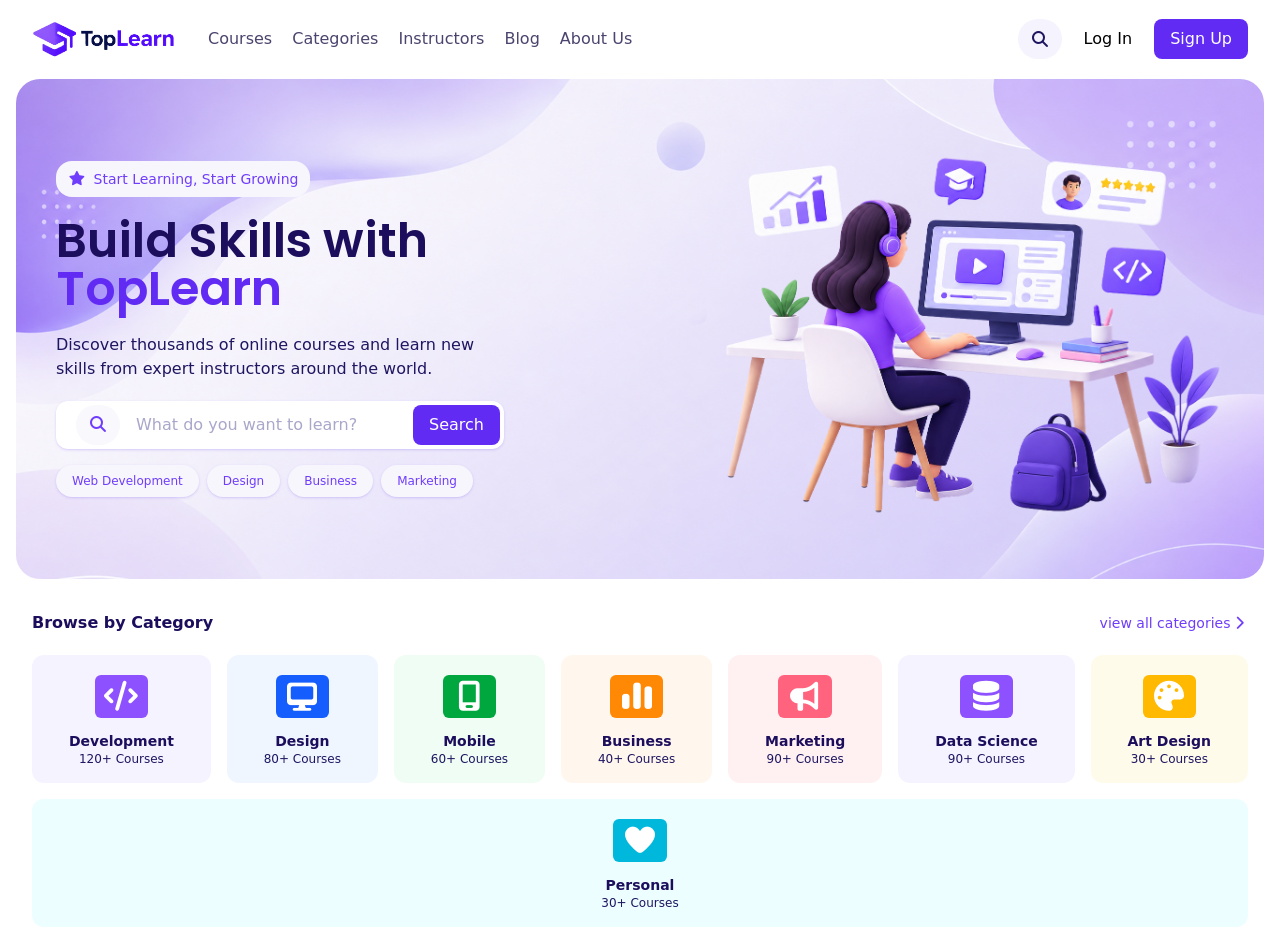
==== landing-pages/online-course-platform/index.html @ dab41c9b "feat(online-course-platform): add responsive category section" ====
<!doctype html>
<html lang="en">
  <head>
    <meta charset="UTF-8" />
    <meta name="viewport" content="width=device-width, initial-scale=1.0" />
    <title>online Course Platform</title>
    <link rel="stylesheet" href="../../styles/output.css" />
    <link rel="stylesheet" href="../../assets/font-awesome-7/css/all.min.css" />
  </head>
  <body>
    <header>
      <nav class="container-custom flex items-center justify-between">
        <div class="flex items-center justify-between gap-8">
          <img
            src="images/logo.png"
            alt="logo"
            class="w-36 h-auto cursor-pointer"
          />
          <ul
            class="capitalize hidden lg:flex gap-5 text-black-violet-custom text-base font-normal"
          >
            <li class="link"><a href="#">courses</a></li>
            <li class="link"><a href="#">categories</a></li>
            <li class="link"><a href="#">instructors</a></li>
            <li class="link"><a href="#">blog</a></li>
            <li class="link"><a href="#">about us</a></li>
          </ul>
        </div>
        <div class="capitalize text-base flex gap-1.5">
          <button
            class="bg-violet-custom-500 rounded-full py-3 px-3 hidden md:flex cursor-pointer text-violet-custom-800 hover:text-violet-custom-400"
          >
            <i class="fa fa-search"></i>
          </button>
          <a
            href="#"
            class="px-4 py-2 rounded-lg hidden lg:flex hover:text-violet-custom-400"
            >log in</a
          >
          <a href="#" class="btn-primary hidden lg:flex">sign up</a>
          <button class="py-2 px-3 text-black-violet-custom flex lg:hidden">
            <i class="fa fa-bars"></i>
          </button>
        </div>
      </nav>
      <div class="p-2 lg:p-4 w-full">
        <section
          class="bg-[url(../landing-pages/online-course-platform/images/hero-background.png)] min-h-125 bg-cover rounded-3xl px-2 lg:px-10 flex flex-col items-center lg:flex-row lg:justify-between overflow-hidden 2xl:justify-evenly"
        >
          <div
            class="pb-1 pt-4 lg:py-20 text-center lg:text-left w-full max-w-md"
          >
            <span
              class="bg-violet-custom-100 text-violet-custom-400 text-sm py-2 px-3 rounded-2xl hidden lg:inline-flex items-center justify-center gap-2"
            >
              <i class="fa fa-star"></i> Start Learning, Start Growing</span
            >
            <h1
              class="font-poppins text-violet-custom-900 text-3xl md:text-4xl lg:text-5xl font-semibold py-2.5 xl:py-5"
            >
              Build Skills with
              <span class="text-violet-custom-600">TopLearn</span>
            </h1>
            <p class="text-violet-custom-800 pb-5">
              Discover thousands of online courses and learn new skills from
              expert instructors around the world.
            </p>
            <form class="relative">
              <input
                type="text"
                placeholder="What do you want to learn?"
                class="mb-4 w-full max-w-md py-3 pl-20 pr-26 bg-white rounded-xl placeholder:text-violet-custom-200 xl:placeholder:text-base placeholder:text-sm shadow-sm shadow-violet-custom-600/15 focus:outline focus:outline-violet-custom-400/40 focus:shadow-md focus:shadow-violet-custom-600/40"
              />
              <span
                class="absolute top-1 left-5 bg-violet-custom-300 rounded-full py-2 px-3 text-violet-custom-400 text-base"
                ><i class="fa fa-search"></i
              ></span>
              <button class="absolute top-1 right-1 btn-primary">Search</button>
              <div class="hidden lg:flex flex-wrap">
                <span class="badge">Web Development</span>
                <span class="badge">Design</span>
                <span class="badge">Business</span>
                <span class="badge">Marketing</span>
              </div>
            </form>
          </div>
          <div>
            <img
              src="images/hero-5.png"
              alt=""
              class="w-full max-w-md lg:max-w-lg xl:max-w-xl 2xl:max-w-2xl h-auto"
            />
          </div>
        </section>
      </div>
    </header>
    <main class="container-custom">
      <section>
        <div class="flex justify-between items-baseline">
          <h3 class="section-title">Browse by Category</h3>
          <a class="text-violet-custom-400 text-sm cursor-pointer hidden lg:flex"
            >view all categories
            <span><i class="fa-solid fa-chevron-right"></i></span
          ></a>
        </div>
        <div class="flex flex-row flex-wrap gap-3 justify-center lg:gap-4 xl:justify-start  items-center">
          <article
            class="category-card bg-violet-50 hover:shadow-violet-200 group"
          >
            <span class="category-icon bg-violet-500"
              ><i class="fa-solid fa-code group-hover:scale-105 inline-block"></i
            ></span>
            <h5
              class="category-title text-violet-custom-900 group-hover:text-violet-custom-600"
            >
              Development
            </h5>
            <p class="text-violet-custom-800 text-xs">120+ Courses</p>
          </article>
          <article class="category-card bg-blue-50 hover:shadow-blue-200 group">
            <span class="category-icon bg-blue-600"
              ><i class="fa-solid fa-desktop group-hover:scale-105 inline-block"></i
            ></span>
            <h5
              class="category-title text-violet-custom-900 group-hover:text-blue-600"
            >
              Design
            </h5>
            <p class="text-violet-custom-800 text-xs">80+ Courses</p>
          </article>
          <article
            class="category-card bg-green-50 hover:shadow-green-200 group"
          >
            <span class="category-icon bg-green-600"
              ><i class="fa-solid fa-mobile-screen group-hover:scale-105 inline-block"></i
            ></span>
            <h5
              class="category-title text-violet-custom-900 group-hover:text-green-600"
            >
              Mobile
            </h5>
            <p class="text-violet-custom-800 text-xs">60+ Courses</p>
          </article>
          <article
            class="category-card bg-orange-50 hover:shadow-orange-200 group"
          >
            <span class="category-icon bg-orange-400"
              ><i class="fa-solid fa-chart-simple group-hover:scale-105 inline-block"></i
            ></span>
            <h5
              class="category-title text-violet-custom-900 group-hover:text-orange-400"
            >
              Business
            </h5>
            <p class="text-violet-custom-800 text-xs">40+ Courses</p>
          </article>
          <article class="category-card bg-rose-50 hover:shadow-rose-200 group">
            <span class="category-icon bg-rose-400"
              ><i class="fa-solid fa-bullhorn group-hover:scale-105 inline-block"></i
            ></span>
            <h5
              class="category-title text-violet-custom-900 group-hover:text-rose-400"
            >
              Marketing
            </h5>
            <p class="text-violet-custom-800 text-xs">90+ Courses</p>
          </article>
          <article
            class="category-card bg-violet-50 hover:shadow-violet-200 group"
          >
            <span class="category-icon bg-violet-500"
              ><i class="fa-solid fa-database group-hover:scale-105 inline-block"></i
            ></span>
            <h5
              class="category-title text-violet-custom-900 group-hover:text-violet-500"
            >
              Data Science
            </h5>
            <p class="text-violet-custom-800 text-xs">90+ Courses</p>
          </article>
          <article
            class="category-card bg-amber-50 hover:shadow-amber-200 group"
          >
            <span class="category-icon bg-amber-400"
              ><i class="fa-solid fa-palette group-hover:scale-105 inline-block"></i
            ></span>
            <h5
              class="category-title text-violet-custom-900 group-hover:text-amber-400"
            >
              Art Design
            </h5>
            <p class="text-violet-custom-800 text-xs">30+ Courses</p>
          </article>
          <article class="category-card bg-cyan-50 hover:shadow-cyan-200 group">
            <span class="category-icon bg-cyan-500"
              ><i class="fa-solid fa-heart group-hover:scale-105 inline-block"></i
            ></span>
            <h5
              class="category-title text-violet-custom-900 group-hover:text-cyan-500"
            >
              Personal
            </h5>
            <p class="text-violet-custom-800 text-xs">30+ Courses</p>
          </article>
        </div>
      </section>
    </main>
  </body>
</html>
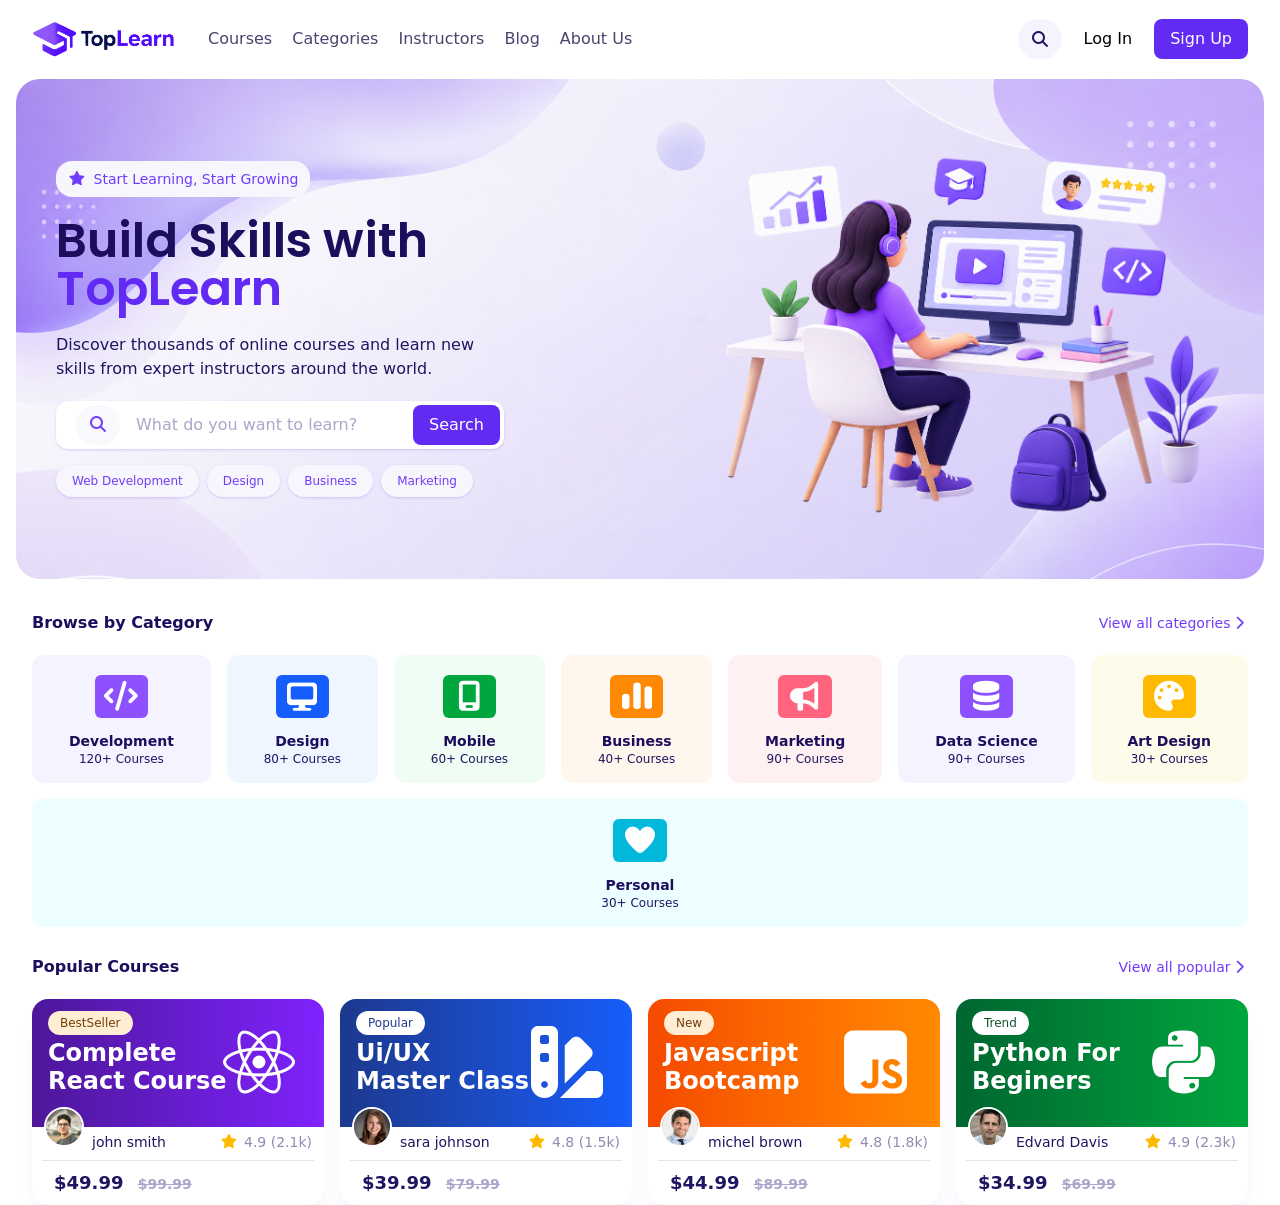
==== commit becc7d33: "feat(online-course-platform): add responsive popular courses section" ====
--- a/landing-pages/online-course-platform/index.html
+++ b/landing-pages/online-course-platform/index.html
@@ -98,17 +98,26 @@
       <section>
         <div class="flex justify-between items-baseline">
           <h3 class="section-title">Browse by Category</h3>
-          <a class="text-violet-custom-400 text-sm cursor-pointer hidden lg:flex"
-            >view all categories
-            <span><i class="fa-solid fa-chevron-right"></i></span
+          <a
+            href="#"
+            class="text-violet-custom-400 text-sm cursor-pointer hidden lg:flex transition-colors duration-300 hover:text-violet-800 group"
+            >View all categories
+            <span
+              ><i
+                class="fa-solid fa-chevron-right group-hover:translate-x-0.5"
+              ></i></span
           ></a>
         </div>
-        <div class="flex flex-row flex-wrap gap-3 justify-center lg:gap-4 xl:justify-start  items-center">
+        <div
+          class="flex flex-row flex-wrap gap-3 justify-center lg:gap-4 xl:justify-start items-center"
+        >
           <article
             class="category-card bg-violet-50 hover:shadow-violet-200 group"
           >
             <span class="category-icon bg-violet-500"
-              ><i class="fa-solid fa-code group-hover:scale-105 inline-block"></i
+              ><i
+                class="fa-solid fa-code group-hover:scale-105 inline-block"
+              ></i
             ></span>
             <h5
               class="category-title text-violet-custom-900 group-hover:text-violet-custom-600"
@@ -119,7 +128,9 @@
           </article>
           <article class="category-card bg-blue-50 hover:shadow-blue-200 group">
             <span class="category-icon bg-blue-600"
-              ><i class="fa-solid fa-desktop group-hover:scale-105 inline-block"></i
+              ><i
+                class="fa-solid fa-desktop group-hover:scale-105 inline-block"
+              ></i
             ></span>
             <h5
               class="category-title text-violet-custom-900 group-hover:text-blue-600"
@@ -132,7 +143,9 @@
             class="category-card bg-green-50 hover:shadow-green-200 group"
           >
             <span class="category-icon bg-green-600"
-              ><i class="fa-solid fa-mobile-screen group-hover:scale-105 inline-block"></i
+              ><i
+                class="fa-solid fa-mobile-screen group-hover:scale-105 inline-block"
+              ></i
             ></span>
             <h5
               class="category-title text-violet-custom-900 group-hover:text-green-600"
@@ -145,7 +158,9 @@
             class="category-card bg-orange-50 hover:shadow-orange-200 group"
           >
             <span class="category-icon bg-orange-400"
-              ><i class="fa-solid fa-chart-simple group-hover:scale-105 inline-block"></i
+              ><i
+                class="fa-solid fa-chart-simple group-hover:scale-105 inline-block"
+              ></i
             ></span>
             <h5
               class="category-title text-violet-custom-900 group-hover:text-orange-400"
@@ -156,7 +171,9 @@
           </article>
           <article class="category-card bg-rose-50 hover:shadow-rose-200 group">
             <span class="category-icon bg-rose-400"
-              ><i class="fa-solid fa-bullhorn group-hover:scale-105 inline-block"></i
+              ><i
+                class="fa-solid fa-bullhorn group-hover:scale-105 inline-block"
+              ></i
             ></span>
             <h5
               class="category-title text-violet-custom-900 group-hover:text-rose-400"
@@ -169,7 +186,9 @@
             class="category-card bg-violet-50 hover:shadow-violet-200 group"
           >
             <span class="category-icon bg-violet-500"
-              ><i class="fa-solid fa-database group-hover:scale-105 inline-block"></i
+              ><i
+                class="fa-solid fa-database group-hover:scale-105 inline-block"
+              ></i
             ></span>
             <h5
               class="category-title text-violet-custom-900 group-hover:text-violet-500"
@@ -182,7 +201,9 @@
             class="category-card bg-amber-50 hover:shadow-amber-200 group"
           >
             <span class="category-icon bg-amber-400"
-              ><i class="fa-solid fa-palette group-hover:scale-105 inline-block"></i
+              ><i
+                class="fa-solid fa-palette group-hover:scale-105 inline-block"
+              ></i
             ></span>
             <h5
               class="category-title text-violet-custom-900 group-hover:text-amber-400"
@@ -193,7 +214,9 @@
           </article>
           <article class="category-card bg-cyan-50 hover:shadow-cyan-200 group">
             <span class="category-icon bg-cyan-500"
-              ><i class="fa-solid fa-heart group-hover:scale-105 inline-block"></i
+              ><i
+                class="fa-solid fa-heart group-hover:scale-105 inline-block"
+              ></i
             ></span>
             <h5
               class="category-title text-violet-custom-900 group-hover:text-cyan-500"
@@ -201,6 +224,135 @@
               Personal
             </h5>
             <p class="text-violet-custom-800 text-xs">30+ Courses</p>
+          </article>
+        </div>
+      </section>
+      <section>
+        <div class="flex justify-between items-baseline">
+          <h3 class="section-title pt-7">Popular Courses</h3>
+          <a
+            href="#"
+            class="text-violet-custom-400 text-sm cursor-pointer hidden lg:flex transition-colors duration-300 hover:text-violet-800 group"
+            >View all popular
+            <span
+              ><i
+                class="fa-solid fa-chevron-right group-hover:translate-x-0.5"
+              ></i></span
+          ></a>
+        </div>
+
+        <div
+          class="flex flex-col md:flex-row flex-wrap gap-4 justify-center items-center xl:justify-start"
+        >
+          <article class="card-popular group">
+            <div class="card-popular-lesson from-violet-900 to-violet-600">
+              <span class="text-7xl text-white"
+                ><i class="fa-brands fa-react popular-icon"></i
+              ></span>
+            </div>
+            <span class="badge-course bg-orange-100 text-yellow-900"
+              >BestSeller</span
+            >
+            <p class="popular-lesson-title">Complete <br />react course</p>
+            <div class="popular-detail">
+              <div class="flex items-baseline gap-2">
+                <img
+                  src="images/teacher-1.jpeg"
+                  alt="john smith"
+                  class="teacher-pic"
+                />
+                <p>john smith</p>
+              </div>
+              <p class="text-violet-custom-800/50">
+                <i class="fa-solid fa-star text-amber-400 mr-0.5"></i> 4.9
+                (2.1k)
+              </p>
+            </div>
+            <p class="course-price">
+              $49.99
+              <span class="course-first-price">$99.99</span>
+            </p>
+          </article>
+          <article class="card-popular group">
+            <div class="card-popular-lesson from-blue-900 to-blue-600">
+              <span class="text-7xl text-white"
+                ><i class="fa-solid fa-swatchbook popular-icon"></i
+              ></span>
+            </div>
+            <span class="badge-course bg-white text-blue-900">Popular</span>
+            <p class="popular-lesson-title">Ui/UX <br />Master Class</p>
+            <div class="popular-detail">
+              <div class="flex items-baseline gap-2">
+                <img
+                  src="images/teacher-2.jpeg"
+                  alt="sara johnson"
+                  class="teacher-pic"
+                />
+                <p>sara johnson</p>
+              </div>
+              <p class="text-violet-custom-800/50">
+                <i class="fa-solid fa-star text-amber-400 mr-0.5"></i> 4.8
+                (1.5k)
+              </p>
+            </div>
+            <p class="course-price">
+              $39.99
+              <span class="course-first-price">$79.99</span>
+            </p>
+          </article>
+          <article class="card-popular group">
+            <div class="card-popular-lesson from-orange-600 to-orange-400">
+              <span class="text-7xl text-white"
+                ><i class="fa-brands fa-js-square popular-icon"></i
+              ></span>
+            </div>
+            <span class="badge-course bg-orange-100 text-yellow-900">New</span>
+            <p class="popular-lesson-title">javascript <br />bootcamp</p>
+            <div class="popular-detail">
+              <div class="flex items-baseline gap-2">
+                <img
+                  src="images/teacher-3.jpeg"
+                  alt="michel brown"
+                  class="teacher-pic"
+                />
+                <p>michel brown</p>
+              </div>
+              <p class="text-violet-custom-800/50">
+                <i class="fa-solid fa-star text-amber-400 mr-0.5"></i> 4.8
+                (1.8k)
+              </p>
+            </div>
+            <p class="course-price">
+              $44.99
+              <span class="course-first-price">$89.99</span>
+            </p>
+          </article>
+          <article class="card-popular group">
+            <div class="card-popular-lesson from-green-800 to-green-600">
+              <span class="text-7xl text-white"
+                ><i class="fa-brands fa-python popular-icon"></i
+              ></span>
+            </div>
+            <span class="badge-course bg-white text-green-900">Trend</span>
+            <p class="popular-lesson-title">python for <br />beginers</p>
+            <div class="popular-detail">
+              <div class="flex items-baseline gap-2">
+                <img
+                  src="images/teacher-4.jpeg"
+                  alt="Edvard Davis"
+                  class="teacher-pic"
+                />
+                <p>Edvard Davis</p>
+              </div>
+              <p class="text-violet-custom-800/50">
+                <i class="fa-solid fa-star text-amber-400 mr-0.5"></i> 4.9
+                (2.3k)
+              </p>
+            </div>
+            <p class="course-price">
+              $34.99
+              <span class="course-first-price">$69.99</span>
+            </p>
           </article>
         </div>
       </section>
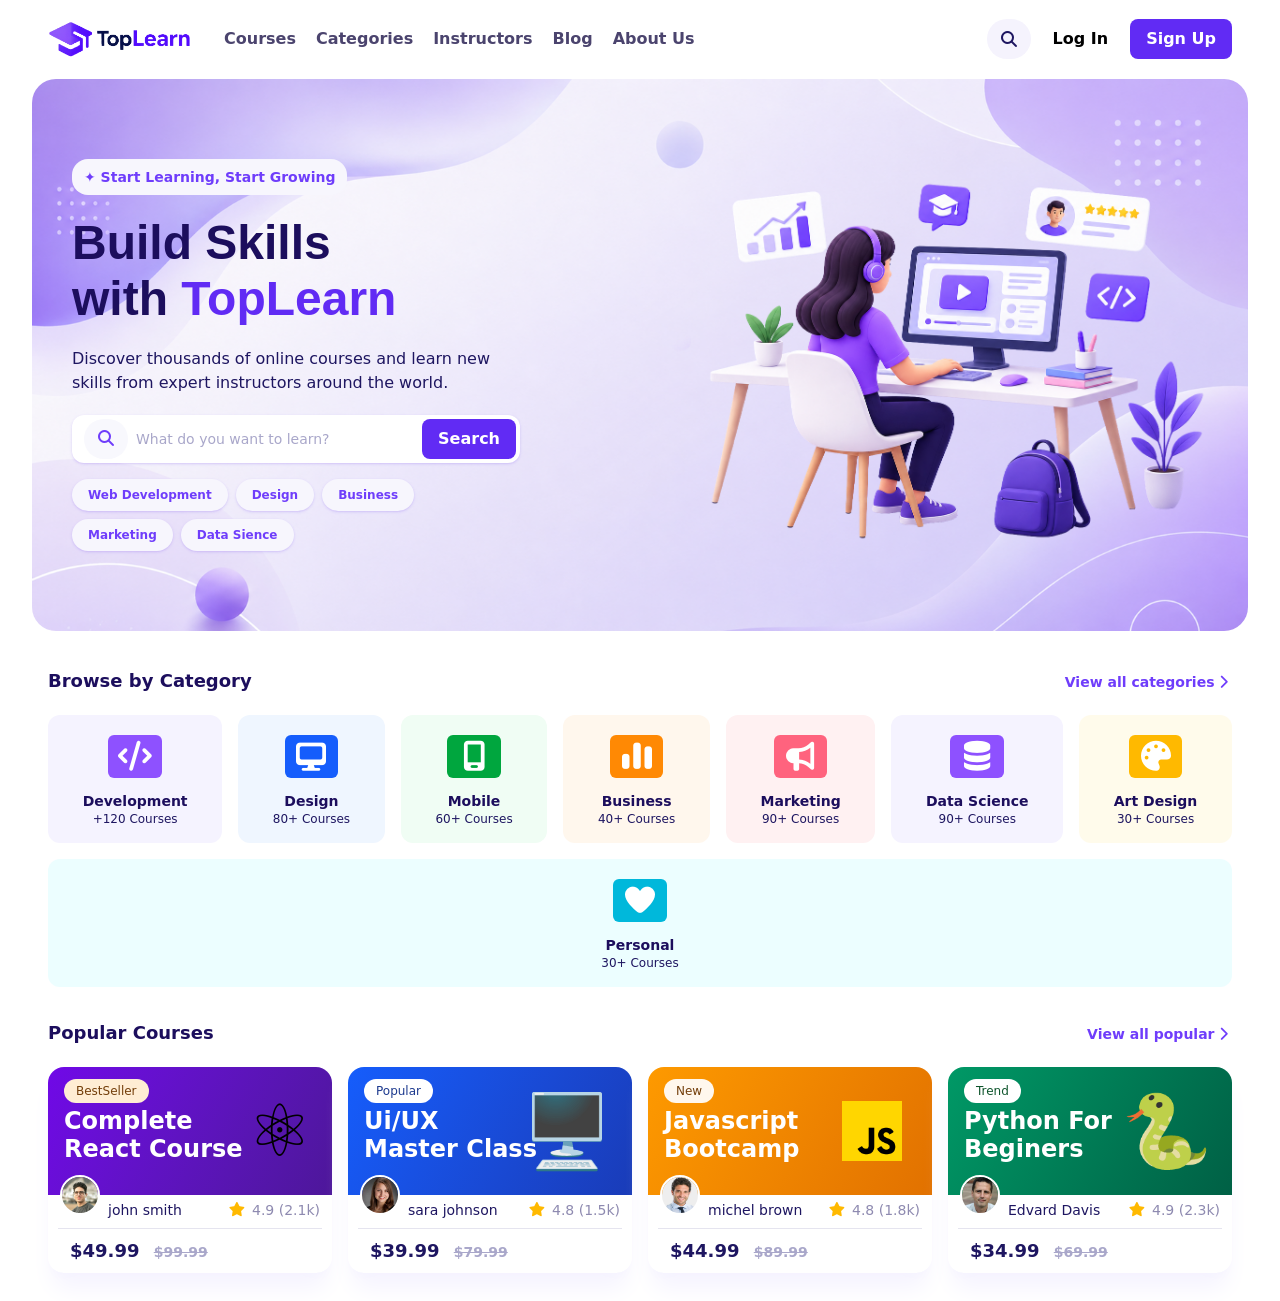
==== commit 47aa0c87: "refactor(online-course-platform): improve styles and update page" ====
--- a/landing-pages/online-course-platform/index.html
+++ b/landing-pages/online-course-platform/index.html
@@ -7,7 +7,7 @@
     <link rel="stylesheet" href="../../styles/output.css" />
     <link rel="stylesheet" href="../../assets/font-awesome-7/css/all.min.css" />
   </head>
-  <body>
+  <body class="container mx-auto p-0 sm:p-2 lg:p-4">
     <header>
       <nav class="container-custom flex items-center justify-between">
         <div class="flex items-center justify-between gap-8">
@@ -17,7 +17,7 @@
             class="w-36 h-auto cursor-pointer"
           />
           <ul
-            class="capitalize hidden lg:flex gap-5 text-black-violet-custom text-base font-normal"
+            class="capitalize hidden lg:flex gap-5 text-black-violet-custom text-base font-semibold"
           >
             <li class="link"><a href="#">courses</a></li>
             <li class="link"><a href="#">categories</a></li>
@@ -26,7 +26,7 @@
             <li class="link"><a href="#">about us</a></li>
           </ul>
         </div>
-        <div class="capitalize text-base flex gap-1.5">
+        <div class="capitalize text-base font-semibold flex gap-1.5">
           <button
             class="bg-violet-custom-500 rounded-full py-3 px-3 hidden md:flex cursor-pointer text-violet-custom-800 hover:text-violet-custom-400"
           >
@@ -51,14 +51,14 @@
             class="pb-1 pt-4 lg:py-20 text-center lg:text-left w-full max-w-md"
           >
             <span
-              class="bg-violet-custom-100 text-violet-custom-400 text-sm py-2 px-3 rounded-2xl hidden lg:inline-flex items-center justify-center gap-2"
-            >
-              <i class="fa fa-star"></i> Start Learning, Start Growing</span
+              class="bg-violet-custom-100 text-violet-custom-400 text-sm font-semibold py-2 px-3 rounded-2xl hidden lg:inline-flex items-center justify-center gap-2"
+            >
+              ✦ Start Learning, Start Growing</span
             >
             <h1
-              class="font-poppins text-violet-custom-900 text-3xl md:text-4xl lg:text-5xl font-semibold py-2.5 xl:py-5"
-            >
-              Build Skills with
+              class="font-poppins text-violet-custom-900 text-3xl md:text-4xl lg:text-5xl font-bold  py-2.5 xl:py-5 leading-10 md:leading-14"
+            >
+              Build Skills <br />with
               <span class="text-violet-custom-600">TopLearn</span>
             </h1>
             <p class="text-violet-custom-800 pb-5">
@@ -69,18 +69,19 @@
               <input
                 type="text"
                 placeholder="What do you want to learn?"
-                class="mb-4 w-full max-w-md py-3 pl-20 pr-26 bg-white rounded-xl placeholder:text-violet-custom-200 xl:placeholder:text-base placeholder:text-sm shadow-sm shadow-violet-custom-600/15 focus:outline focus:outline-violet-custom-400/40 focus:shadow-md focus:shadow-violet-custom-600/40"
+                class="mb-4 w-full max-w-md py-3 pl-16 pr-26 bg-white rounded-xl placeholder:text-violet-custom-200 placeholder:text-sm shadow-sm shadow-violet-custom-600/15 focus:outline focus:outline-violet-custom-400/40 focus:shadow-md focus:shadow-violet-custom-600/40"
               />
               <span
-                class="absolute top-1 left-5 bg-violet-custom-300 rounded-full py-2 px-3 text-violet-custom-400 text-base"
+                class="absolute top-1 left-3 bg-violet-custom-300 rounded-full py-2 px-3 text-violet-custom-400 text-base"
                 ><i class="fa fa-search"></i
               ></span>
               <button class="absolute top-1 right-1 btn-primary">Search</button>
-              <div class="hidden lg:flex flex-wrap">
+              <div class="hidden lg:flex flex-wrap gap-2">
                 <span class="badge">Web Development</span>
                 <span class="badge">Design</span>
                 <span class="badge">Business</span>
                 <span class="badge">Marketing</span>
+                <span class="badge"> data sience</span>
               </div>
             </form>
           </div>
@@ -100,7 +101,7 @@
           <h3 class="section-title">Browse by Category</h3>
           <a
             href="#"
-            class="text-violet-custom-400 text-sm cursor-pointer hidden lg:flex transition-colors duration-300 hover:text-violet-800 group"
+            class="text-violet-custom-400 text-sm cursor-pointer hidden lg:flex transition-colors duration-300 hover:text-violet-800 group font-semibold"
             >View all categories
             <span
               ><i
@@ -109,7 +110,7 @@
           ></a>
         </div>
         <div
-          class="flex flex-row flex-wrap gap-3 justify-center lg:gap-4 xl:justify-start items-center"
+          class="flex flex-row flex-wrap gap-3 justify-center lg:gap-4 xl:justify-start items-center mb-3"
         >
           <article
             class="category-card bg-violet-50 hover:shadow-violet-200 group"
@@ -124,7 +125,7 @@
             >
               Development
             </h5>
-            <p class="text-violet-custom-800 text-xs">120+ Courses</p>
+            <p class="text-violet-custom-800 text-xs">+120 Courses</p>
           </article>
           <article class="category-card bg-blue-50 hover:shadow-blue-200 group">
             <span class="category-icon bg-blue-600"
@@ -229,10 +230,10 @@
       </section>
       <section>
         <div class="flex justify-between items-baseline">
-          <h3 class="section-title pt-7">Popular Courses</h3>
+          <h3 class="section-title">Popular Courses</h3>
           <a
             href="#"
-            class="text-violet-custom-400 text-sm cursor-pointer hidden lg:flex transition-colors duration-300 hover:text-violet-800 group"
+            class="text-violet-custom-400 text-sm cursor-pointer hidden lg:flex transition-colors duration-300 hover:text-violet-800 group font-semibold"
             >View all popular
             <span
               ><i
@@ -242,13 +243,11 @@
         </div>
 
         <div
-          class="flex flex-col md:flex-row flex-wrap gap-4 justify-center items-center xl:justify-start"
+          class="flex flex-col md:flex-row flex-wrap gap-4 justify-center items-center xl:justify-start mb-3"
         >
           <article class="card-popular group">
-            <div class="card-popular-lesson from-violet-900 to-violet-600">
-              <span class="text-7xl text-white"
-                ><i class="fa-brands fa-react popular-icon"></i
-              ></span>
+            <div class="card-popular-lesson from-violet-700 to-violet-900">
+              <span class="text-7xl popular-icon">⚛️</span>
             </div>
             <span class="badge-course bg-orange-100 text-yellow-900"
               >BestSeller</span
@@ -274,10 +273,8 @@
             </p>
           </article>
           <article class="card-popular group">
-            <div class="card-popular-lesson from-blue-900 to-blue-600">
-              <span class="text-7xl text-white"
-                ><i class="fa-solid fa-swatchbook popular-icon"></i
-              ></span>
+            <div class="card-popular-lesson from-blue-600 to-blue-800">
+              <span class="text-7xl popular-icon">🖥️</span>
             </div>
             <span class="badge-course bg-white text-blue-900">Popular</span>
             <p class="popular-lesson-title">Ui/UX <br />Master Class</p>
@@ -301,12 +298,10 @@
             </p>
           </article>
           <article class="card-popular group">
-            <div class="card-popular-lesson from-orange-600 to-orange-400">
-              <span class="text-7xl text-white"
-                ><i class="fa-brands fa-js-square popular-icon"></i
-              ></span>
-            </div>
-            <span class="badge-course bg-orange-100 text-yellow-900">New</span>
+            <div class="card-popular-lesson from-amber-500 to-amber-600">
+              <img src="images/js.png" alt="js" class="popular-icon size-20" />
+            </div>
+            <span class="badge-course bg-orange-50 text-yellow-900">New</span>
             <p class="popular-lesson-title">javascript <br />bootcamp</p>
             <div class="popular-detail">
               <div class="flex items-baseline gap-2">
@@ -328,10 +323,8 @@
             </p>
           </article>
           <article class="card-popular group">
-            <div class="card-popular-lesson from-green-800 to-green-600">
-              <span class="text-7xl text-white"
-                ><i class="fa-brands fa-python popular-icon"></i
-              ></span>
+            <div class="card-popular-lesson from-emerald-600 to-emerald-800">
+              <span class="text-7xl text-white popular-icon">🐍</span>
             </div>
             <span class="badge-course bg-white text-green-900">Trend</span>
             <p class="popular-lesson-title">python for <br />beginers</p>
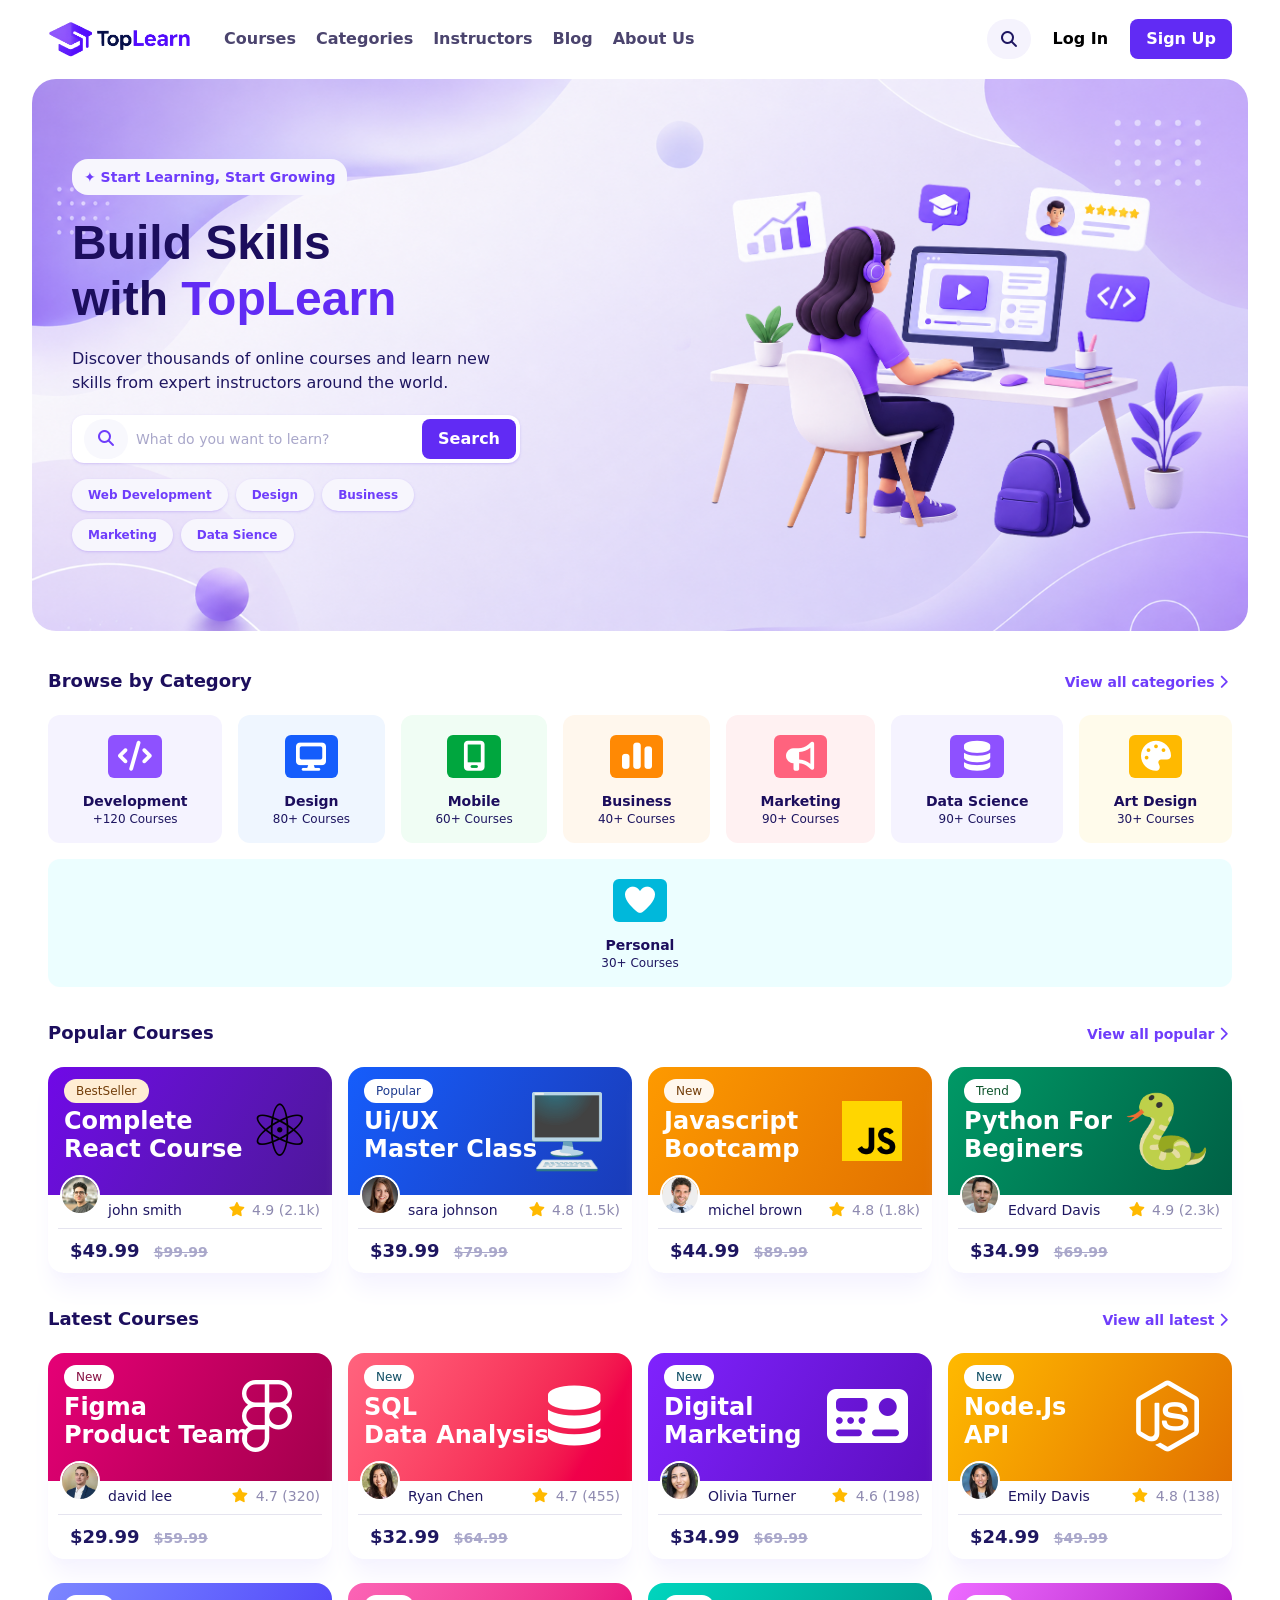
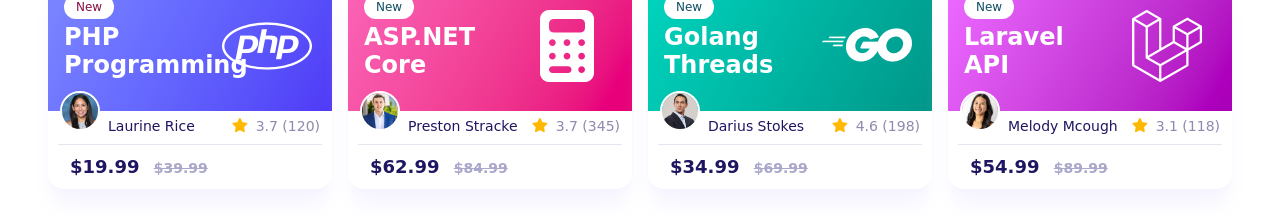
==== commit 9403c2fb: "feat(online-course-platform):add responsive latest course" ====
--- a/landing-pages/online-course-platform/index.html
+++ b/landing-pages/online-course-platform/index.html
@@ -56,7 +56,7 @@
               ✦ Start Learning, Start Growing</span
             >
             <h1
-              class="font-poppins text-violet-custom-900 text-3xl md:text-4xl lg:text-5xl font-bold  py-2.5 xl:py-5 leading-10 md:leading-14"
+              class="font-poppins text-violet-custom-900 text-3xl md:text-4xl lg:text-5xl font-bold py-2.5 xl:py-5 leading-10 md:leading-14"
             >
               Build Skills <br />with
               <span class="text-violet-custom-600">TopLearn</span>
@@ -349,6 +349,260 @@
           </article>
         </div>
       </section>
+      <section>
+        <div class="flex justify-between items-baseline">
+          <h3 class="section-title">Latest Courses</h3>
+          <a
+            href="#"
+            class="text-violet-custom-400 text-sm cursor-pointer hidden lg:flex transition-colors duration-300 hover:text-violet-800 group font-semibold"
+            >View all latest
+            <span
+              ><i
+                class="fa-solid fa-chevron-right group-hover:translate-x-0.5"
+              ></i></span
+          ></a>
+        </div>
+        <div
+          class="flex flex-col md:flex-row flex-wrap gap-x-4 gap-y-6 justify-center items-center xl:justify-start mb-3"
+        >
+          <article class="card-popular group">
+            <div class="card-popular-lesson from-pink-600 to-pink-800">
+              <span class="text-7xl popular-icon text-white"
+                ><i class="fa-brands fa-figma"></i
+              ></span>
+            </div>
+            <span class="badge-course bg-white text-pink-900">New</span>
+            <p class="popular-lesson-title">
+              Figma <br />
+              Product Team
+            </p>
+            <div class="popular-detail">
+              <div class="flex items-baseline gap-2">
+                <img
+                  src="images/teacher-12-man.jpeg"
+                  alt="david lee"
+                  class="teacher-pic"
+                />
+                <p>david lee</p>
+              </div>
+              <p class="text-violet-custom-800/50">
+                <i class="fa-solid fa-star text-amber-400 mr-0.5"></i> 4.7 (320)
+              </p>
+            </div>
+            <p class="course-price">
+              $29.99
+              <span class="course-first-price">$59.99</span>
+            </p>
+          </article>
+          <article class="card-popular group">
+            <div class="card-popular-lesson from-rose-400 to-rose-600">
+              <span class="text-6xl text-white"
+                ><i class="fa-solid fa-database popular-icon"></i
+              ></span>
+            </div>
+            <span class="badge-course bg-white text-cyan-900">New</span>
+            <p class="popular-lesson-title">
+              SQL <br />
+              Data Analysis
+            </p>
+            <div class="popular-detail">
+              <div class="flex items-baseline gap-2">
+                <img
+                  src="images/teacher-5.jpg"
+                  alt="Ryan Chen"
+                  class="teacher-pic"
+                />
+                <p>Ryan Chen</p>
+              </div>
+              <p class="text-violet-custom-800/50">
+                <i class="fa-solid fa-star text-amber-400 mr-0.5"></i> 4.7 (455)
+              </p>
+            </div>
+            <p class="course-price">
+              $32.99
+              <span class="course-first-price">$64.99</span>
+            </p>
+          </article>
+          <article class="card-popular group">
+            <div class="card-popular-lesson from-violet-600 to-violet-800">
+              <span class="text-7xl popular-icon text-white"
+                ><i class="fa-solid fa-digital-tachograph"></i
+              ></span>
+            </div>
+            <span class="badge-course bg-white text-cyan-900">New</span>
+            <p class="popular-lesson-title">
+              Digital <br />
+              Marketing
+            </p>
+            <div class="popular-detail">
+              <div class="flex items-baseline gap-2">
+                <img
+                  src="images/teacher-6-w.jpeg"
+                  alt="Olivia Turner"
+                  class="teacher-pic"
+                />
+                <p>Olivia Turner</p>
+              </div>
+              <p class="text-violet-custom-800/50">
+                <i class="fa-solid fa-star text-amber-400 mr-0.5"></i> 4.6 (198)
+              </p>
+            </div>
+            <p class="course-price">
+              $34.99
+              <span class="course-first-price">$69.99</span>
+            </p>
+          </article>
+          <article class="card-popular group">
+            <div class="card-popular-lesson from-amber-400 to-amber-600">
+              <span class="text-7xl popular-icon text-white"
+                ><i class="fa-brands fa-node-js"></i
+              ></span>
+            </div>
+            <span class="badge-course bg-white text-cyan-900">New</span>
+            <p class="popular-lesson-title">
+              Node.js<br />
+              API
+            </p>
+            <div class="popular-detail">
+              <div class="flex items-baseline gap-2">
+                <img
+                  src="images/teacher-7-w.jpeg"
+                  alt="Emily Davis"
+                  class="teacher-pic"
+                />
+                <p>Emily Davis</p>
+              </div>
+              <p class="text-violet-custom-800/50">
+                <i class="fa-solid fa-star text-amber-400 mr-0.5"></i> 4.8 (138)
+              </p>
+            </div>
+            <p class="course-price">
+              $24.99
+              <span class="course-first-price">$49.99</span>
+            </p>
+          </article>
+
+          <article class="card-popular group">
+            <div class="card-popular-lesson from-indigo-400 to-indigo-600">
+              <span class="text-7xl popular-icon text-white"
+                ><i class="fa-brands fa-php"></i
+              ></span>
+            </div>
+            <span class="badge-course bg-white text-pink-900">New</span>
+            <p class="popular-lesson-title">
+              PHP <br />
+              Programming
+            </p>
+            <div class="popular-detail">
+              <div class="flex items-baseline gap-2">
+                <img
+                  src="images/teacher-7-w.jpeg"
+                  alt="Laurine Rice"
+                  class="teacher-pic"
+                />
+                <p>Laurine Rice</p>
+              </div>
+              <p class="text-violet-custom-800/50">
+                <i class="fa-solid fa-star text-amber-400 mr-0.5"></i> 3.7 (120)
+              </p>
+            </div>
+            <p class="course-price">
+              $19.99
+              <span class="course-first-price">$39.99</span>
+            </p>
+          </article>
+
+          <article class="card-popular group">
+            <div class="card-popular-lesson from-pink-400 to-pink-600">
+              <span class="text-7xl popular-icon text-white"
+                ><i class="fa-solid fa-calculator"></i
+              ></span>
+            </div>
+            <span class="badge-course bg-white text-cyan-900">New</span>
+            <p class="popular-lesson-title">
+              ASP.NET <br />
+              core
+            </p>
+            <div class="popular-detail">
+              <div class="flex items-baseline gap-2">
+                <img
+                  src="images/teacher-10-man.jpeg"
+                  alt="Preston Stracke"
+                  class="teacher-pic"
+                />
+                <p>Preston Stracke</p>
+              </div>
+              <p class="text-violet-custom-800/50">
+                <i class="fa-solid fa-star text-amber-400 mr-0.5"></i> 3.7 (345)
+              </p>
+            </div>
+            <p class="course-price">
+              $62.99
+              <span class="course-first-price">$84.99</span>
+            </p>
+          </article>
+
+          <article class="card-popular group">
+            <div class="card-popular-lesson from-teal-400 to-teal-600">
+              <span class="text-7xl popular-icon text-white"
+                ><i class="fa-brands fa-golang"></i
+              ></span>
+            </div>
+            <span class="badge-course bg-white text-cyan-900">New</span>
+            <p class="popular-lesson-title">
+              Golang <br />
+              Threads
+            </p>
+            <div class="popular-detail">
+              <div class="flex items-baseline gap-2">
+                <img
+                  src="images/teacher-11-man.jpeg"
+                  alt="Darius Stokes"
+                  class="teacher-pic"
+                />
+                <p>Darius Stokes</p>
+              </div>
+              <p class="text-violet-custom-800/50">
+                <i class="fa-solid fa-star text-amber-400 mr-0.5"></i> 4.6 (198)
+              </p>
+            </div>
+            <p class="course-price">
+              $34.99
+              <span class="course-first-price">$69.99</span>
+            </p>
+          </article>
+
+          <article class="card-popular group">
+            <div class="card-popular-lesson from-fuchsia-400 to-fuchsia-700">
+              <span class="text-7xl popular-icon text-white"
+                ><i class="fa-brands fa-laravel"></i
+              ></span>
+            </div>
+            <span class="badge-course bg-white text-cyan-900">New</span>
+            <p class="popular-lesson-title">
+              Laravel<br />
+              API
+            </p>
+            <div class="popular-detail">
+              <div class="flex items-baseline gap-2">
+                <img
+                  src="images/teacher-8-w.jpeg"
+                  alt="Melody Mcough"
+                  class="teacher-pic"
+                />
+                <p>Melody Mcough</p>
+              </div>
+              <p class="text-violet-custom-800/50">
+                <i class="fa-solid fa-star text-amber-400 mr-0.5"></i> 3.1 (118)
+              </p>
+            </div>
+            <p class="course-price">
+              $54.99
+              <span class="course-first-price">$89.99</span>
+            </p>
+          </article>
+        </div>
+      </section>
     </main>
   </body>
 </html>
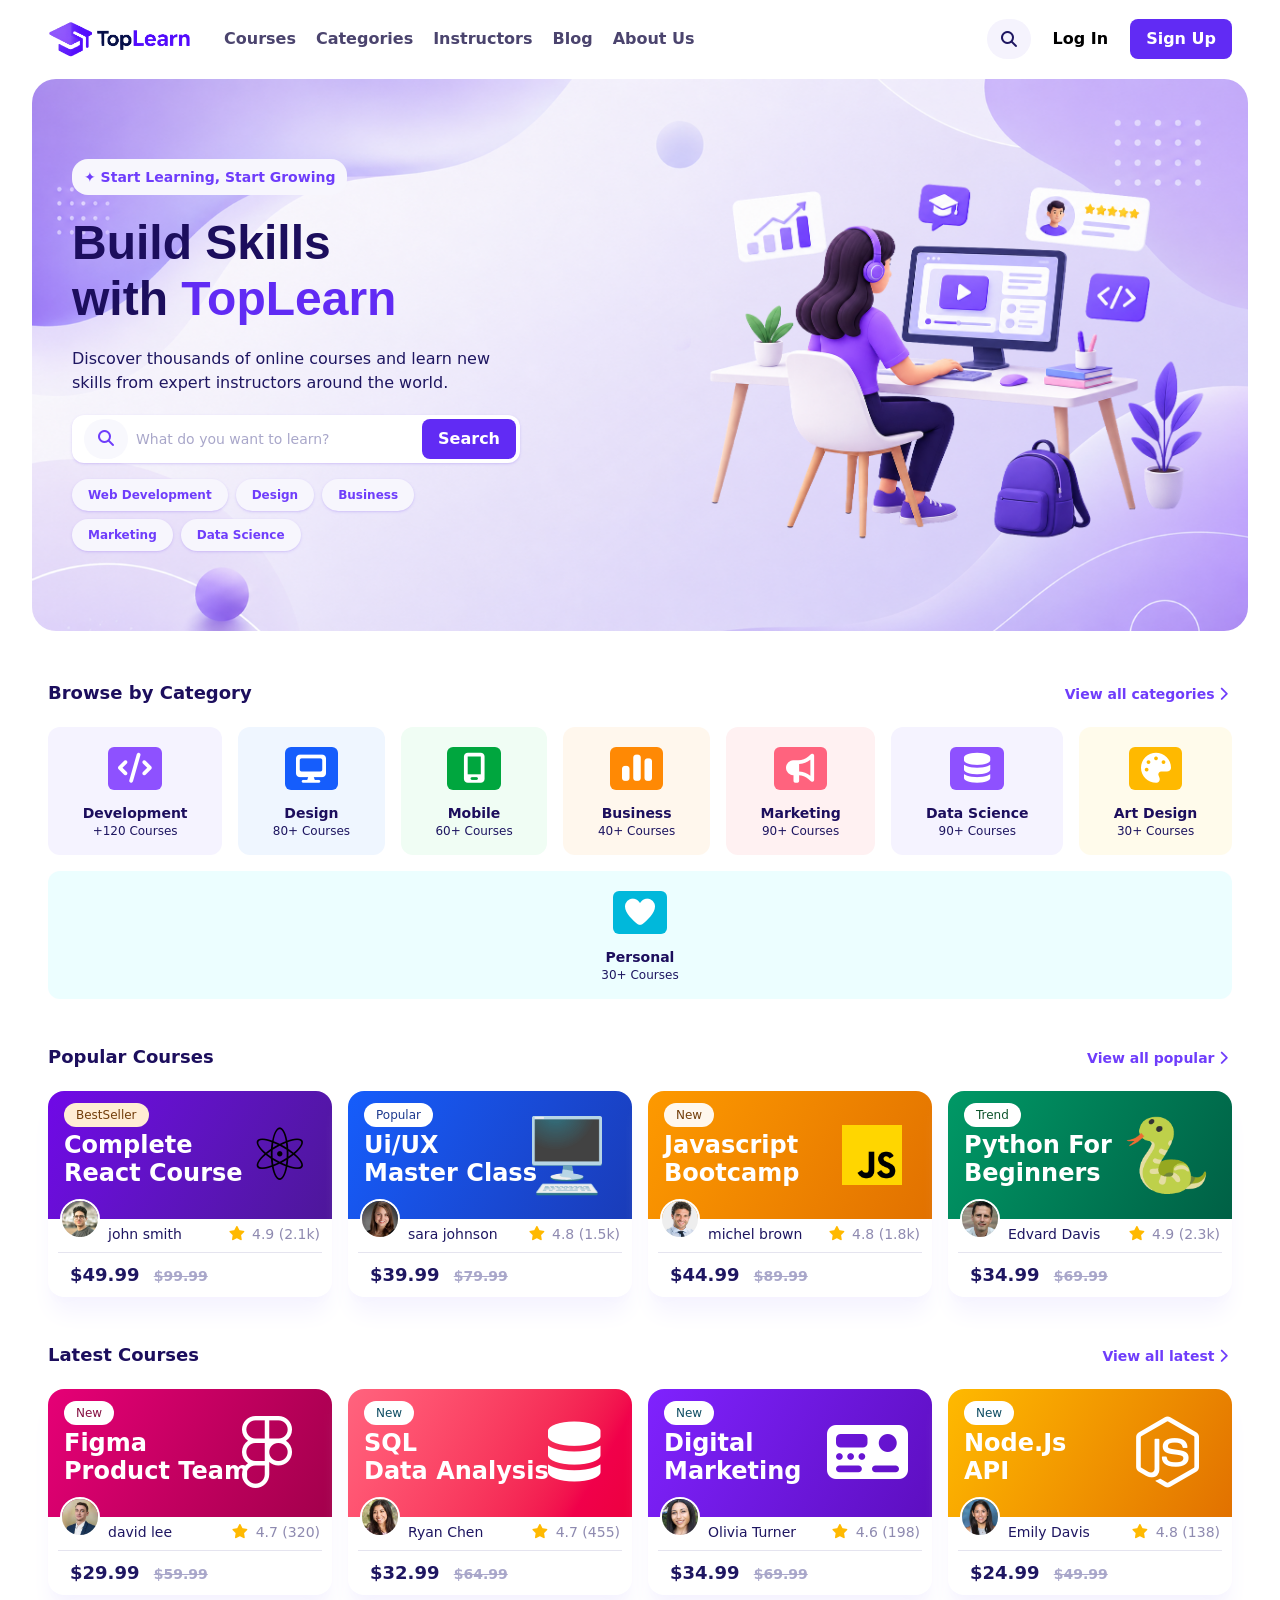
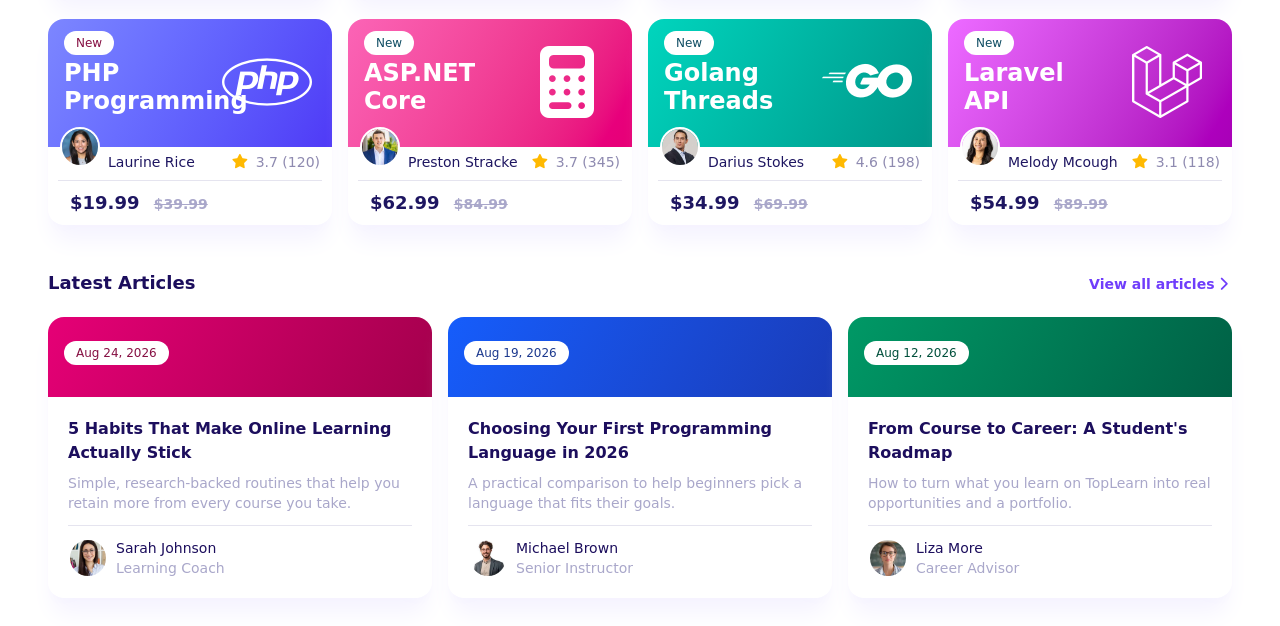
==== commit e37dd58f: "feat(online-course-platform):add responive  latest articles" ====
--- a/landing-pages/online-course-platform/index.html
+++ b/landing-pages/online-course-platform/index.html
@@ -13,7 +13,7 @@
         <div class="flex items-center justify-between gap-8">
           <img
             src="images/logo.png"
-            alt="logo"
+            alt="TOP Learn"
             class="w-36 h-auto cursor-pointer"
           />
           <ul
@@ -81,7 +81,7 @@
                 <span class="badge">Design</span>
                 <span class="badge">Business</span>
                 <span class="badge">Marketing</span>
-                <span class="badge"> data sience</span>
+                <span class="badge">Data Science</span>
               </div>
             </form>
           </div>
@@ -252,7 +252,7 @@
             <span class="badge-course bg-orange-100 text-yellow-900"
               >BestSeller</span
             >
-            <p class="popular-lesson-title">Complete <br />react course</p>
+            <p class="popular-lesson-title">Complete <br />React Course</p>
             <div class="popular-detail">
               <div class="flex items-baseline gap-2">
                 <img
@@ -327,7 +327,7 @@
               <span class="text-7xl text-white popular-icon">🐍</span>
             </div>
             <span class="badge-course bg-white text-green-900">Trend</span>
-            <p class="popular-lesson-title">python for <br />beginers</p>
+            <p class="popular-lesson-title">python for <br />beginners</p>
             <div class="popular-detail">
               <div class="flex items-baseline gap-2">
                 <img
@@ -603,6 +603,108 @@
           </article>
         </div>
       </section>
+      <section>
+        <div class="flex justify-between items-baseline">
+          <h3 class="section-title">Latest Articles</h3>
+          <a
+            href="#"
+            class="text-violet-custom-400 text-sm cursor-pointer hidden lg:flex transition-colors duration-300 hover:text-violet-800 group font-semibold"
+            >View all articles
+            <span
+              ><i
+                class="fa-solid fa-chevron-right group-hover:translate-x-0.5"
+              ></i></span
+          ></a>
+        </div>
+        <div
+          class="flex flex-col md:flex-row flex-wrap gap-x-4 gap-y-6 justify-center items-start xl:justify-start mb-3"
+        >
+          <article class="card-blog-item">
+            <div class="card-blog-item-header from-pink-600 to-pink-800"></div>
+            <span class="badge-date bg-white text-pink-900">Aug 24, 2026</span>
+            <div class="text-violet-custom-800 p-5 text-sm">
+              <h3 class="text-violet-custom-900 font-bold text-base">
+                5 Habits That Make Online Learning Actually Stick
+              </h3>
+              <p
+                class="text-violet-custom-200 mt-2 border-b border-violet-custom-200/30 pb-3"
+              >
+                Simple, research-backed routines that help you retain more from
+                every course you take.
+              </p>
+              <a href="#" class="flex items-center gap-2 pt-3">
+                <img
+                  src="images/teacher-13-w.jpeg"
+                  alt="Sarah Johnson"
+                  class="teacher-pic"
+                />
+                <div>
+                  <p class="text-violet-custom-900 text-sm">Sarah Johnson</p>
+                  <p class="text-violet-custom-200 text-sm">Learning Coach</p>
+                </div>
+              </a>
+            </div>
+          </article>
+          <article class="card-blog-item">
+            <div class="card-blog-item-header from-blue-600 to-blue-800"></div>
+            <span class="badge-date bg-white text-blue-900">Aug 19, 2026</span>
+            <div class="text-violet-custom-800 p-5 text-sm">
+              <h3 class="text-violet-custom-900 font-bold text-base">
+                Choosing Your First Programming Language in 2026
+              </h3>
+              <p
+                class="text-violet-custom-200 mt-2 border-b border-violet-custom-200/30 pb-3"
+              >
+                A practical comparison to help beginners pick a language that
+                fits their goals.
+              </p>
+              <a href="#" class="flex items-center gap-2 pt-3">
+                <img
+                  src="images/teacher-15-m.jpeg"
+                  alt="Michael Brown"
+                  class="teacher-pic"
+                />
+                <div>
+                  <p class="text-violet-custom-900 text-sm">Michael Brown</p>
+                  <p class="text-violet-custom-200 text-sm">
+                    Senior Instructor
+                  </p>
+                </div>
+              </a>
+            </div>
+          </article>
+          <article class="card-blog-item">
+            <div
+              class="card-blog-item-header from-emerald-600 to-emerald-800"
+            ></div>
+            <span class="badge-date bg-white text-emerald-900"
+              >Aug 12, 2026</span
+            >
+            <div class="text-violet-custom-800 p-5 text-sm">
+              <h3 class="text-violet-custom-900 font-bold text-base">
+                From Course to Career: A Student's Roadmap
+              </h3>
+              <p
+                class="text-violet-custom-200 mt-2 border-b border-violet-custom-200/30 pb-3"
+              >
+                How to turn what you learn on TopLearn into real opportunities
+                and a portfolio.
+              </p>
+              <a href="#" class="flex items-center gap-2 pt-3">
+                <img
+                  src="images/teacher-14-w.jpeg"
+                  alt="liza more"
+                  class="teacher-pic"
+                />
+                <div>
+                  <p class="text-violet-custom-900 text-sm">Liza More</p>
+                  <p class="text-violet-custom-200 text-sm">Career Advisor</p>
+                </div>
+              </a>
+            </div>
+          </article>
+        </div>
+      </section>
     </main>
   </body>
 </html>
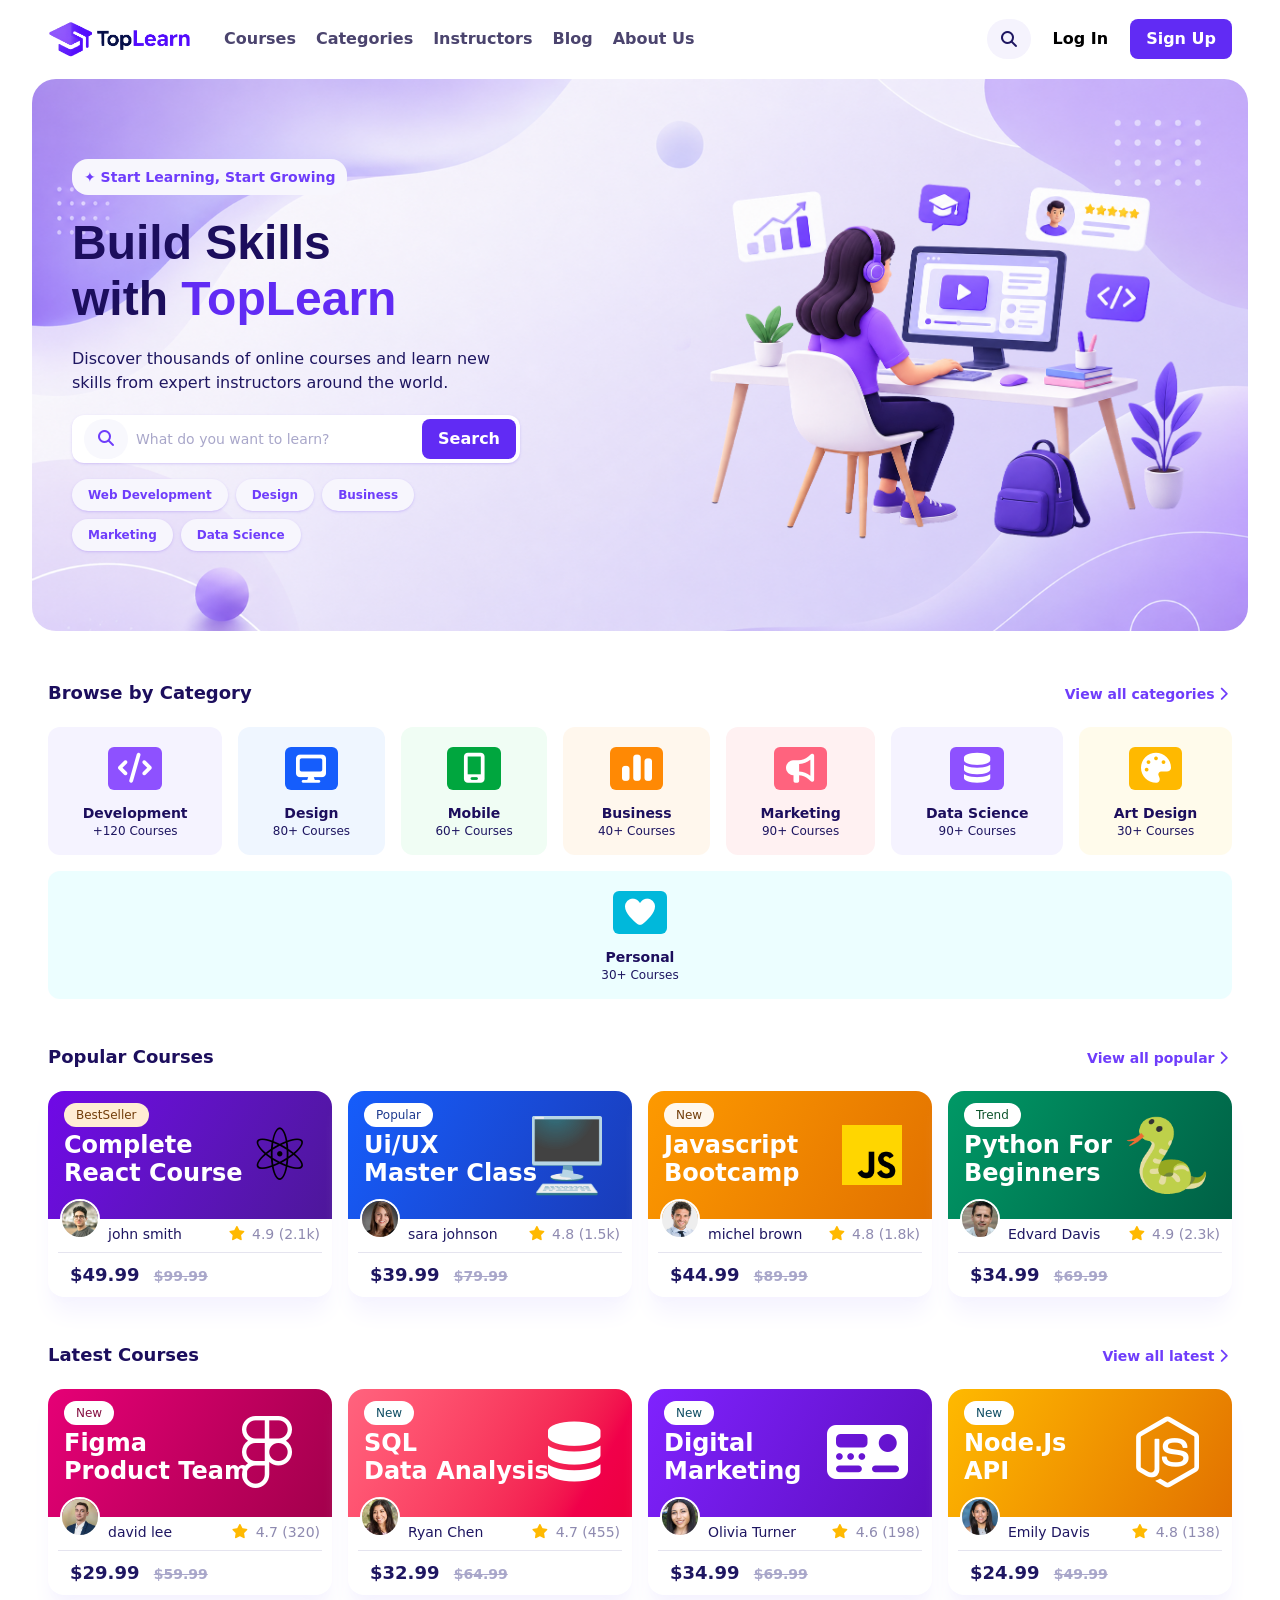
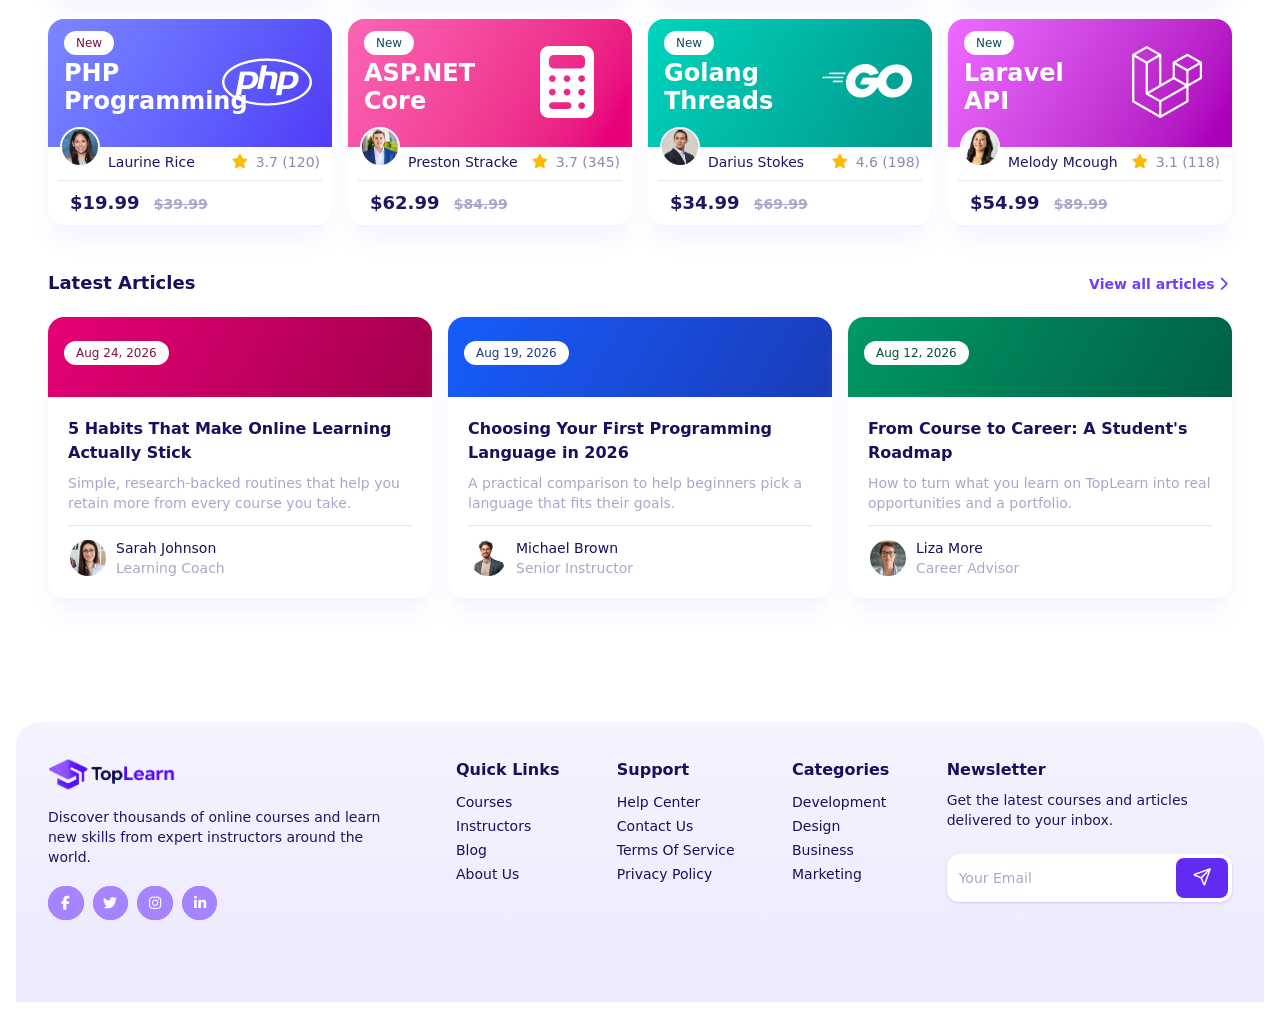
==== commit cac0ec66: "feat(online-course-platform): add responsive footer" ====
--- a/landing-pages/online-course-platform/index.html
+++ b/landing-pages/online-course-platform/index.html
@@ -7,704 +7,808 @@
     <link rel="stylesheet" href="../../styles/output.css" />
     <link rel="stylesheet" href="../../assets/font-awesome-7/css/all.min.css" />
   </head>
-  <body class="container mx-auto p-0 sm:p-2 lg:p-4">
-    <header>
-      <nav class="container-custom flex items-center justify-between">
-        <div class="flex items-center justify-between gap-8">
-          <img
-            src="images/logo.png"
-            alt="TOP Learn"
-            class="w-36 h-auto cursor-pointer"
-          />
-          <ul
-            class="capitalize hidden lg:flex gap-5 text-black-violet-custom text-base font-semibold"
+  <body>
+    <div class="container mx-auto p-0 sm:p-2 lg:p-4">
+      <header>
+        <nav class="container-custom flex items-center justify-between">
+          <div class="flex items-center justify-between gap-8">
+            <img
+              src="images/logo.png"
+              alt="TOP Learn"
+              class="w-36 h-auto cursor-pointer"
+            />
+            <ul
+              class="capitalize hidden lg:flex gap-5 text-black-violet-custom text-base font-semibold"
+            >
+              <li class="link"><a href="#">courses</a></li>
+              <li class="link"><a href="#">categories</a></li>
+              <li class="link"><a href="#">instructors</a></li>
+              <li class="link"><a href="#">blog</a></li>
+              <li class="link"><a href="#">about us</a></li>
+            </ul>
+          </div>
+          <div class="capitalize text-base font-semibold flex gap-1.5">
+            <button
+              class="bg-violet-custom-500 rounded-full py-3 px-3 hidden md:flex cursor-pointer text-violet-custom-800 hover:text-violet-custom-400"
+            >
+              <i class="fa fa-search"></i>
+            </button>
+            <a
+              href="#"
+              class="px-4 py-2 rounded-lg hidden lg:flex hover:text-violet-custom-400"
+              >log in</a
+            >
+            <a href="#" class="btn-primary hidden lg:flex">sign up</a>
+            <button class="py-2 px-3 text-black-violet-custom flex lg:hidden">
+              <i class="fa fa-bars"></i>
+            </button>
+          </div>
+        </nav>
+        <div class="p-2 lg:p-4 w-full">
+          <section
+            class="bg-[url(../landing-pages/online-course-platform/images/hero-background.png)] min-h-125 bg-cover rounded-3xl px-2 lg:px-10 flex flex-col items-center lg:flex-row lg:justify-between overflow-hidden 2xl:justify-evenly"
           >
-            <li class="link"><a href="#">courses</a></li>
-            <li class="link"><a href="#">categories</a></li>
-            <li class="link"><a href="#">instructors</a></li>
-            <li class="link"><a href="#">blog</a></li>
-            <li class="link"><a href="#">about us</a></li>
-          </ul>
+            <div
+              class="pb-1 pt-4 lg:py-20 text-center lg:text-left w-full max-w-md"
+            >
+              <span
+                class="bg-violet-custom-100 text-violet-custom-400 text-sm font-semibold py-2 px-3 rounded-2xl hidden lg:inline-flex items-center justify-center gap-2"
+              >
+                ✦ Start Learning, Start Growing</span
+              >
+              <h1
+                class="font-poppins text-violet-custom-900 text-3xl md:text-4xl lg:text-5xl font-bold py-2.5 xl:py-5 leading-10 md:leading-14"
+              >
+                Build Skills <br />with
+                <span class="text-violet-custom-600">TopLearn</span>
+              </h1>
+              <p class="text-violet-custom-800 pb-5">
+                Discover thousands of online courses and learn new skills from
+                expert instructors around the world.
+              </p>
+              <form class="relative">
+                <input
+                  type="text"
+                  placeholder="What do you want to learn?"
+                  class="course-input pl-16 pr-2"
+                />
+                <span
+                  class="absolute top-1 left-3 bg-violet-custom-300 rounded-full py-2 px-3 text-violet-custom-400 text-base"
+                  ><i class="fa fa-search"></i
+                ></span>
+                <button class="absolute top-1 right-1 btn-primary">
+                  Search
+                </button>
+                <div class="hidden lg:flex flex-wrap gap-2">
+                  <span class="badge">Web Development</span>
+                  <span class="badge">Design</span>
+                  <span class="badge">Business</span>
+                  <span class="badge">Marketing</span>
+                  <span class="badge">Data Science</span>
+                </div>
+              </form>
+            </div>
+            <div>
+              <img
+                src="images/hero-5.png"
+                alt=""
+                class="w-full max-w-md lg:max-w-lg xl:max-w-xl 2xl:max-w-2xl h-auto"
+              />
+            </div>
+          </section>
         </div>
-        <div class="capitalize text-base font-semibold flex gap-1.5">
-          <button
-            class="bg-violet-custom-500 rounded-full py-3 px-3 hidden md:flex cursor-pointer text-violet-custom-800 hover:text-violet-custom-400"
+      </header>
+      <main class="container-custom">
+        <section>
+          <div class="flex justify-between items-baseline">
+            <h3 class="section-title">Browse by Category</h3>
+            <a
+              href="#"
+              class="text-violet-custom-400 text-sm cursor-pointer hidden lg:flex transition-colors duration-300 hover:text-violet-800 group font-semibold"
+              >View all categories
+              <span
+                ><i
+                  class="fa-solid fa-chevron-right group-hover:translate-x-0.5"
+                ></i></span
+            ></a>
+          </div>
+          <div
+            class="flex flex-row flex-wrap gap-3 justify-center lg:gap-4 xl:justify-start items-center mb-3"
           >
-            <i class="fa fa-search"></i>
-          </button>
-          <a
-            href="#"
-            class="px-4 py-2 rounded-lg hidden lg:flex hover:text-violet-custom-400"
-            >log in</a
+            <article
+              class="category-card bg-violet-50 hover:shadow-violet-200 group"
+            >
+              <span class="category-icon bg-violet-500"
+                ><i
+                  class="fa-solid fa-code group-hover:scale-105 inline-block"
+                ></i
+              ></span>
+              <h5
+                class="category-title text-violet-custom-900 group-hover:text-violet-custom-600"
+              >
+                Development
+              </h5>
+              <p class="text-violet-custom-800 text-xs">+120 Courses</p>
+            </article>
+            <article
+              class="category-card bg-blue-50 hover:shadow-blue-200 group"
+            >
+              <span class="category-icon bg-blue-600"
+                ><i
+                  class="fa-solid fa-desktop group-hover:scale-105 inline-block"
+                ></i
+              ></span>
+              <h5
+                class="category-title text-violet-custom-900 group-hover:text-blue-600"
+              >
+                Design
+              </h5>
+              <p class="text-violet-custom-800 text-xs">80+ Courses</p>
+            </article>
+            <article
+              class="category-card bg-green-50 hover:shadow-green-200 group"
+            >
+              <span class="category-icon bg-green-600"
+                ><i
+                  class="fa-solid fa-mobile-screen group-hover:scale-105 inline-block"
+                ></i
+              ></span>
+              <h5
+                class="category-title text-violet-custom-900 group-hover:text-green-600"
+              >
+                Mobile
+              </h5>
+              <p class="text-violet-custom-800 text-xs">60+ Courses</p>
+            </article>
+            <article
+              class="category-card bg-orange-50 hover:shadow-orange-200 group"
+            >
+              <span class="category-icon bg-orange-400"
+                ><i
+                  class="fa-solid fa-chart-simple group-hover:scale-105 inline-block"
+                ></i
+              ></span>
+              <h5
+                class="category-title text-violet-custom-900 group-hover:text-orange-400"
+              >
+                Business
+              </h5>
+              <p class="text-violet-custom-800 text-xs">40+ Courses</p>
+            </article>
+            <article
+              class="category-card bg-rose-50 hover:shadow-rose-200 group"
+            >
+              <span class="category-icon bg-rose-400"
+                ><i
+                  class="fa-solid fa-bullhorn group-hover:scale-105 inline-block"
+                ></i
+              ></span>
+              <h5
+                class="category-title text-violet-custom-900 group-hover:text-rose-400"
+              >
+                Marketing
+              </h5>
+              <p class="text-violet-custom-800 text-xs">90+ Courses</p>
+            </article>
+            <article
+              class="category-card bg-violet-50 hover:shadow-violet-200 group"
+            >
+              <span class="category-icon bg-violet-500"
+                ><i
+                  class="fa-solid fa-database group-hover:scale-105 inline-block"
+                ></i
+              ></span>
+              <h5
+                class="category-title text-violet-custom-900 group-hover:text-violet-500"
+              >
+                Data Science
+              </h5>
+              <p class="text-violet-custom-800 text-xs">90+ Courses</p>
+            </article>
+            <article
+              class="category-card bg-amber-50 hover:shadow-amber-200 group"
+            >
+              <span class="category-icon bg-amber-400"
+                ><i
+                  class="fa-solid fa-palette group-hover:scale-105 inline-block"
+                ></i
+              ></span>
+              <h5
+                class="category-title text-violet-custom-900 group-hover:text-amber-400"
+              >
+                Art Design
+              </h5>
+              <p class="text-violet-custom-800 text-xs">30+ Courses</p>
+            </article>
+            <article
+              class="category-card bg-cyan-50 hover:shadow-cyan-200 group"
+            >
+              <span class="category-icon bg-cyan-500"
+                ><i
+                  class="fa-solid fa-heart group-hover:scale-105 inline-block"
+                ></i
+              ></span>
+              <h5
+                class="category-title text-violet-custom-900 group-hover:text-cyan-500"
+              >
+                Personal
+              </h5>
+              <p class="text-violet-custom-800 text-xs">30+ Courses</p>
+            </article>
+          </div>
+        </section>
+        <section>
+          <div class="flex justify-between items-baseline">
+            <h3 class="section-title">Popular Courses</h3>
+            <a
+              href="#"
+              class="text-violet-custom-400 text-sm cursor-pointer hidden lg:flex transition-colors duration-300 hover:text-violet-800 group font-semibold"
+              >View all popular
+              <span
+                ><i
+                  class="fa-solid fa-chevron-right group-hover:translate-x-0.5"
+                ></i></span
+            ></a>
+          </div>
+
+          <div
+            class="flex flex-col md:flex-row flex-wrap gap-4 justify-center items-center xl:justify-start mb-3"
           >
-          <a href="#" class="btn-primary hidden lg:flex">sign up</a>
-          <button class="py-2 px-3 text-black-violet-custom flex lg:hidden">
-            <i class="fa fa-bars"></i>
-          </button>
-        </div>
-      </nav>
-      <div class="p-2 lg:p-4 w-full">
+            <article class="card-popular group">
+              <div class="card-popular-lesson from-violet-700 to-violet-900">
+                <span class="text-7xl popular-icon">⚛️</span>
+              </div>
+              <span class="badge-course bg-orange-100 text-yellow-900"
+                >BestSeller</span
+              >
+              <p class="popular-lesson-title">Complete <br />React Course</p>
+              <div class="popular-detail">
+                <div class="flex items-baseline gap-2">
+                  <img
+                    src="images/teacher-1.jpeg"
+                    alt="john smith"
+                    class="teacher-pic"
+                  />
+                  <p>john smith</p>
+                </div>
+                <p class="text-violet-custom-800/50">
+                  <i class="fa-solid fa-star text-amber-400 mr-0.5"></i> 4.9
+                  (2.1k)
+                </p>
+              </div>
+              <p class="course-price">
+                $49.99
+                <span class="course-first-price">$99.99</span>
+              </p>
+            </article>
+            <article class="card-popular group">
+              <div class="card-popular-lesson from-blue-600 to-blue-800">
+                <span class="text-7xl popular-icon">🖥️</span>
+              </div>
+              <span class="badge-course bg-white text-blue-900">Popular</span>
+              <p class="popular-lesson-title">Ui/UX <br />Master Class</p>
+              <div class="popular-detail">
+                <div class="flex items-baseline gap-2">
+                  <img
+                    src="images/teacher-2.jpeg"
+                    alt="sara johnson"
+                    class="teacher-pic"
+                  />
+                  <p>sara johnson</p>
+                </div>
+                <p class="text-violet-custom-800/50">
+                  <i class="fa-solid fa-star text-amber-400 mr-0.5"></i> 4.8
+                  (1.5k)
+                </p>
+              </div>
+              <p class="course-price">
+                $39.99
+                <span class="course-first-price">$79.99</span>
+              </p>
+            </article>
+            <article class="card-popular group">
+              <div class="card-popular-lesson from-amber-500 to-amber-600">
+                <img
+                  src="images/js.png"
+                  alt="js"
+                  class="popular-icon size-20"
+                />
+              </div>
+              <span class="badge-course bg-orange-50 text-yellow-900">New</span>
+              <p class="popular-lesson-title">javascript <br />bootcamp</p>
+              <div class="popular-detail">
+                <div class="flex items-baseline gap-2">
+                  <img
+                    src="images/teacher-3.jpeg"
+                    alt="michel brown"
+                    class="teacher-pic"
+                  />
+                  <p>michel brown</p>
+                </div>
+                <p class="text-violet-custom-800/50">
+                  <i class="fa-solid fa-star text-amber-400 mr-0.5"></i> 4.8
+                  (1.8k)
+                </p>
+              </div>
+              <p class="course-price">
+                $44.99
+                <span class="course-first-price">$89.99</span>
+              </p>
+            </article>
+            <article class="card-popular group">
+              <div class="card-popular-lesson from-emerald-600 to-emerald-800">
+                <span class="text-7xl text-white popular-icon">🐍</span>
+              </div>
+              <span class="badge-course bg-white text-green-900">Trend</span>
+              <p class="popular-lesson-title">python for <br />beginners</p>
+              <div class="popular-detail">
+                <div class="flex items-baseline gap-2">
+                  <img
+                    src="images/teacher-4.jpeg"
+                    alt="Edvard Davis"
+                    class="teacher-pic"
+                  />
+                  <p>Edvard Davis</p>
+                </div>
+                <p class="text-violet-custom-800/50">
+                  <i class="fa-solid fa-star text-amber-400 mr-0.5"></i> 4.9
+                  (2.3k)
+                </p>
+              </div>
+              <p class="course-price">
+                $34.99
+                <span class="course-first-price">$69.99</span>
+              </p>
+            </article>
+          </div>
+        </section>
+        <section>
+          <div class="flex justify-between items-baseline">
+            <h3 class="section-title">Latest Courses</h3>
+            <a
+              href="#"
+              class="text-violet-custom-400 text-sm cursor-pointer hidden lg:flex transition-colors duration-300 hover:text-violet-800 group font-semibold"
+              >View all latest
+              <span
+                ><i
+                  class="fa-solid fa-chevron-right group-hover:translate-x-0.5"
+                ></i></span
+            ></a>
+          </div>
+          <div
+            class="flex flex-col md:flex-row flex-wrap gap-x-4 gap-y-6 justify-center items-center xl:justify-start mb-3"
+          >
+            <article class="card-popular group">
+              <div class="card-popular-lesson from-pink-600 to-pink-800">
+                <span class="text-7xl popular-icon text-white"
+                  ><i class="fa-brands fa-figma"></i
+                ></span>
+              </div>
+              <span class="badge-course bg-white text-pink-900">New</span>
+              <p class="popular-lesson-title">
+                Figma <br />
+                Product Team
+              </p>
+              <div class="popular-detail">
+                <div class="flex items-baseline gap-2">
+                  <img
+                    src="images/teacher-12-man.jpeg"
+                    alt="david lee"
+                    class="teacher-pic"
+                  />
+                  <p>david lee</p>
+                </div>
+                <p class="text-violet-custom-800/50">
+                  <i class="fa-solid fa-star text-amber-400 mr-0.5"></i> 4.7
+                  (320)
+                </p>
+              </div>
+              <p class="course-price">
+                $29.99
+                <span class="course-first-price">$59.99</span>
+              </p>
+            </article>
+            <article class="card-popular group">
+              <div class="card-popular-lesson from-rose-400 to-rose-600">
+                <span class="text-6xl text-white"
+                  ><i class="fa-solid fa-database popular-icon"></i
+                ></span>
+              </div>
+              <span class="badge-course bg-white text-cyan-900">New</span>
+              <p class="popular-lesson-title">
+                SQL <br />
+                Data Analysis
+              </p>
+              <div class="popular-detail">
+                <div class="flex items-baseline gap-2">
+                  <img
+                    src="images/teacher-5.jpg"
+                    alt="Ryan Chen"
+                    class="teacher-pic"
+                  />
+                  <p>Ryan Chen</p>
+                </div>
+                <p class="text-violet-custom-800/50">
+                  <i class="fa-solid fa-star text-amber-400 mr-0.5"></i> 4.7
+                  (455)
+                </p>
+              </div>
+              <p class="course-price">
+                $32.99
+                <span class="course-first-price">$64.99</span>
+              </p>
+            </article>
+            <article class="card-popular group">
+              <div class="card-popular-lesson from-violet-600 to-violet-800">
+                <span class="text-7xl popular-icon text-white"
+                  ><i class="fa-solid fa-digital-tachograph"></i
+                ></span>
+              </div>
+              <span class="badge-course bg-white text-cyan-900">New</span>
+              <p class="popular-lesson-title">
+                Digital <br />
+                Marketing
+              </p>
+              <div class="popular-detail">
+                <div class="flex items-baseline gap-2">
+                  <img
+                    src="images/teacher-6-w.jpeg"
+                    alt="Olivia Turner"
+                    class="teacher-pic"
+                  />
+                  <p>Olivia Turner</p>
+                </div>
+                <p class="text-violet-custom-800/50">
+                  <i class="fa-solid fa-star text-amber-400 mr-0.5"></i> 4.6
+                  (198)
+                </p>
+              </div>
+              <p class="course-price">
+                $34.99
+                <span class="course-first-price">$69.99</span>
+              </p>
+            </article>
+            <article class="card-popular group">
+              <div class="card-popular-lesson from-amber-400 to-amber-600">
+                <span class="text-7xl popular-icon text-white"
+                  ><i class="fa-brands fa-node-js"></i
+                ></span>
+              </div>
+              <span class="badge-course bg-white text-cyan-900">New</span>
+              <p class="popular-lesson-title">
+                Node.js<br />
+                API
+              </p>
+              <div class="popular-detail">
+                <div class="flex items-baseline gap-2">
+                  <img
+                    src="images/teacher-7-w.jpeg"
+                    alt="Emily Davis"
+                    class="teacher-pic"
+                  />
+                  <p>Emily Davis</p>
+                </div>
+                <p class="text-violet-custom-800/50">
+                  <i class="fa-solid fa-star text-amber-400 mr-0.5"></i> 4.8
+                  (138)
+                </p>
+              </div>
+              <p class="course-price">
+                $24.99
+                <span class="course-first-price">$49.99</span>
+              </p>
+            </article>
+
+            <article class="card-popular group">
+              <div class="card-popular-lesson from-indigo-400 to-indigo-600">
+                <span class="text-7xl popular-icon text-white"
+                  ><i class="fa-brands fa-php"></i
+                ></span>
+              </div>
+              <span class="badge-course bg-white text-pink-900">New</span>
+              <p class="popular-lesson-title">
+                PHP <br />
+                Programming
+              </p>
+              <div class="popular-detail">
+                <div class="flex items-baseline gap-2">
+                  <img
+                    src="images/teacher-7-w.jpeg"
+                    alt="Laurine Rice"
+                    class="teacher-pic"
+                  />
+                  <p>Laurine Rice</p>
+                </div>
+                <p class="text-violet-custom-800/50">
+                  <i class="fa-solid fa-star text-amber-400 mr-0.5"></i> 3.7
+                  (120)
+                </p>
+              </div>
+              <p class="course-price">
+                $19.99
+                <span class="course-first-price">$39.99</span>
+              </p>
+            </article>
+
+            <article class="card-popular group">
+              <div class="card-popular-lesson from-pink-400 to-pink-600">
+                <span class="text-7xl popular-icon text-white"
+                  ><i class="fa-solid fa-calculator"></i
+                ></span>
+              </div>
+              <span class="badge-course bg-white text-cyan-900">New</span>
+              <p class="popular-lesson-title">
+                ASP.NET <br />
+                core
+              </p>
+              <div class="popular-detail">
+                <div class="flex items-baseline gap-2">
+                  <img
+                    src="images/teacher-10-man.jpeg"
+                    alt="Preston Stracke"
+                    class="teacher-pic"
+                  />
+                  <p>Preston Stracke</p>
+                </div>
+                <p class="text-violet-custom-800/50">
+                  <i class="fa-solid fa-star text-amber-400 mr-0.5"></i> 3.7
+                  (345)
+                </p>
+              </div>
+              <p class="course-price">
+                $62.99
+                <span class="course-first-price">$84.99</span>
+              </p>
+            </article>
+
+            <article class="card-popular group">
+              <div class="card-popular-lesson from-teal-400 to-teal-600">
+                <span class="text-7xl popular-icon text-white"
+                  ><i class="fa-brands fa-golang"></i
+                ></span>
+              </div>
+              <span class="badge-course bg-white text-cyan-900">New</span>
+              <p class="popular-lesson-title">
+                Golang <br />
+                Threads
+              </p>
+              <div class="popular-detail">
+                <div class="flex items-baseline gap-2">
+                  <img
+                    src="images/teacher-11-man.jpeg"
+                    alt="Darius Stokes"
+                    class="teacher-pic"
+                  />
+                  <p>Darius Stokes</p>
+                </div>
+                <p class="text-violet-custom-800/50">
+                  <i class="fa-solid fa-star text-amber-400 mr-0.5"></i> 4.6
+                  (198)
+                </p>
+              </div>
+              <p class="course-price">
+                $34.99
+                <span class="course-first-price">$69.99</span>
+              </p>
+            </article>
+
+            <article class="card-popular group">
+              <div class="card-popular-lesson from-fuchsia-400 to-fuchsia-700">
+                <span class="text-7xl popular-icon text-white"
+                  ><i class="fa-brands fa-laravel"></i
+                ></span>
+              </div>
+              <span class="badge-course bg-white text-cyan-900">New</span>
+              <p class="popular-lesson-title">
+                Laravel<br />
+                API
+              </p>
+              <div class="popular-detail">
+                <div class="flex items-baseline gap-2">
+                  <img
+                    src="images/teacher-8-w.jpeg"
+                    alt="Melody Mcough"
+                    class="teacher-pic"
+                  />
+                  <p>Melody Mcough</p>
+                </div>
+                <p class="text-violet-custom-800/50">
+                  <i class="fa-solid fa-star text-amber-400 mr-0.5"></i> 3.1
+                  (118)
+                </p>
+              </div>
+              <p class="course-price">
+                $54.99
+                <span class="course-first-price">$89.99</span>
+              </p>
+            </article>
+          </div>
+        </section>
+        <section>
+          <div class="flex justify-between items-baseline">
+            <h3 class="section-title">Latest Articles</h3>
+            <a
+              href="#"
+              class="text-violet-custom-400 text-sm cursor-pointer hidden lg:flex transition-colors duration-300 hover:text-violet-800 group font-semibold"
+              >View all articles
+              <span
+                ><i
+                  class="fa-solid fa-chevron-right group-hover:translate-x-0.5"
+                ></i></span
+            ></a>
+          </div>
+          <div
+            class="flex flex-col md:flex-row flex-wrap gap-x-4 gap-y-6 items-center mb-3 justify-center md:items-start md:justify-start"
+          >
+            <article class="card-blog-item">
+              <div
+                class="card-blog-item-header from-pink-600 to-pink-800"
+              ></div>
+              <span class="badge-date bg-white text-pink-900"
+                >Aug 24, 2026</span
+              >
+              <div class="text-violet-custom-800 p-5 text-sm">
+                <h3 class="text-violet-custom-900 font-bold text-base">
+                  5 Habits That Make Online Learning Actually Stick
+                </h3>
+                <p
+                  class="text-violet-custom-200 mt-2 border-b border-violet-custom-200/30 pb-3"
+                >
+                  Simple, research-backed routines that help you retain more
+                  from every course you take.
+                </p>
+                <a href="#" class="flex items-center gap-2 pt-3">
+                  <img
+                    src="images/teacher-13-w.jpeg"
+                    alt="Sarah Johnson"
+                    class="teacher-pic"
+                  />
+                  <div>
+                    <p class="text-violet-custom-900 text-sm">Sarah Johnson</p>
+                    <p class="text-violet-custom-200 text-sm">Learning Coach</p>
+                  </div>
+                </a>
+              </div>
+            </article>
+            <article class="card-blog-item">
+              <div
+                class="card-blog-item-header from-blue-600 to-blue-800"
+              ></div>
+              <span class="badge-date bg-white text-blue-900"
+                >Aug 19, 2026</span
+              >
+              <div class="text-violet-custom-800 p-5 text-sm">
+                <h3 class="text-violet-custom-900 font-bold text-base">
+                  Choosing Your First Programming Language in 2026
+                </h3>
+                <p
+                  class="text-violet-custom-200 mt-2 border-b border-violet-custom-200/30 pb-3"
+                >
+                  A practical comparison to help beginners pick a language that
+                  fits their goals.
+                </p>
+                <a href="#" class="flex items-center gap-2 pt-3">
+                  <img
+                    src="images/teacher-15-m.jpeg"
+                    alt="Michael Brown"
+                    class="teacher-pic"
+                  />
+                  <div>
+                    <p class="text-violet-custom-900 text-sm">Michael Brown</p>
+                    <p class="text-violet-custom-200 text-sm">
+                      Senior Instructor
+                    </p>
+                  </div>
+                </a>
+              </div>
+            </article>
+            <article class="card-blog-item">
+              <div
+                class="card-blog-item-header from-emerald-600 to-emerald-800"
+              ></div>
+              <span class="badge-date bg-white text-emerald-900"
+                >Aug 12, 2026</span
+              >
+              <div class="text-violet-custom-800 p-5 text-sm">
+                <h3 class="text-violet-custom-900 font-bold text-base">
+                  From Course to Career: A Student's Roadmap
+                </h3>
+                <p
+                  class="text-violet-custom-200 mt-2 border-b border-violet-custom-200/30 pb-3"
+                >
+                  How to turn what you learn on TopLearn into real opportunities
+                  and a portfolio.
+                </p>
+                <a href="#" class="flex items-center gap-2 pt-3">
+                  <img
+                    src="images/teacher-14-w.jpeg"
+                    alt="liza more"
+                    class="teacher-pic"
+                  />
+                  <div>
+                    <p class="text-violet-custom-900 text-sm">Liza More</p>
+                    <p class="text-violet-custom-200 text-sm">Career Advisor</p>
+                  </div>
+                </a>
+              </div>
+            </article>
+          </div>
+        </section>
+      </main>
+    </div>
+    <div class="p-2 lg:p-4">
+      <footer
+        class="min-h-70 bg-linear-to-b from-violet-50 to-violet-100 rounded-tl-3xl rounded-tr-3xl mt-20"
+      >
         <section
-          class="bg-[url(../landing-pages/online-course-platform/images/hero-background.png)] min-h-125 bg-cover rounded-3xl px-2 lg:px-10 flex flex-col items-center lg:flex-row lg:justify-between overflow-hidden 2xl:justify-evenly"
+          class="container mx-auto p-4 lg:p-8 flex flex-col md:flex-row md:flex-wrap gap-6"
         >
-          <div
-            class="pb-1 pt-4 lg:py-20 text-center lg:text-left w-full max-w-md"
-          >
-            <span
-              class="bg-violet-custom-100 text-violet-custom-400 text-sm font-semibold py-2 px-3 rounded-2xl hidden lg:inline-flex items-center justify-center gap-2"
-            >
-              ✦ Start Learning, Start Growing</span
-            >
-            <h1
-              class="font-poppins text-violet-custom-900 text-3xl md:text-4xl lg:text-5xl font-bold py-2.5 xl:py-5 leading-10 md:leading-14"
-            >
-              Build Skills <br />with
-              <span class="text-violet-custom-600">TopLearn</span>
-            </h1>
-            <p class="text-violet-custom-800 pb-5">
+          <div class="footer-col pr-0 md:pr-6">
+            <img src="images/logo.png" alt="topLearn" class="w-32 mb-3" />
+            <p class="text-violet-custom-800 text-sm mb-6">
               Discover thousands of online courses and learn new skills from
               expert instructors around the world.
             </p>
+            <div>
+              <span class="social-icon group"
+                ><i class="fa-brands fa-facebook-f group-hover:scale-110"></i
+              ></span>
+              <span class="social-icon group"
+                ><i class="fa-brands fa-twitter group-hover:scale-110"></i
+              ></span>
+              <span class="social-icon group"
+                ><i class="fa-brands fa-instagram group-hover:scale-110"></i
+              ></span>
+              <span class="social-icon group"
+                ><i class="fa-brands fa-linkedin-in group-hover:scale-110"></i
+              ></span>
+            </div>
+          </div>
+          <div class="footer-col">
+            <h5 class="footer-menu-header">Quick Links</h5>
+            <ul>
+              <li><a href="#" class="footer-link">Courses</a></li>
+              <li><a href="#" class="footer-link">Instructors</a></li>
+              <li><a href="#" class="footer-link">Blog</a></li>
+              <li><a href="#" class="footer-link">About Us</a></li>
+            </ul>
+          </div>
+          <div class="footer-col">
+            <h5 class="footer-menu-header">Support</h5>
+            <ul>
+              <li><a href="#" class="footer-link">Help Center</a></li>
+              <li><a href="#" class="footer-link">Contact Us</a></li>
+              <li><a href="#" class="footer-link">Terms of Service</a></li>
+              <li><a href="#" class="footer-link">Privacy Policy</a></li>
+            </ul>
+          </div>
+          <div class="footer-col">
+            <h5 class="footer-menu-header">Categories</h5>
+            <ul>
+              <li><a href="#" class="footer-link">Development</a></li>
+              <li><a href="#" class="footer-link">Design</a></li>
+              <li><a href="#" class="footer-link">Business</a></li>
+              <li><a href="#" class="footer-link">Marketing</a></li>
+            </ul>
+          </div>
+          <div class="footer-col">
+            <h5 class="footer-menu-header">Newsletter</h5>
+            <p class="text-violet-custom-800 text-sm mb-6">
+              Get the latest courses and articles <br />delivered to your inbox.
+            </p>
             <form class="relative">
               <input
-                type="text"
-                placeholder="What do you want to learn?"
-                class="mb-4 w-full max-w-md py-3 pl-16 pr-26 bg-white rounded-xl placeholder:text-violet-custom-200 placeholder:text-sm shadow-sm shadow-violet-custom-600/15 focus:outline focus:outline-violet-custom-400/40 focus:shadow-md focus:shadow-violet-custom-600/40"
+                type="email"
+                required
+                placeholder="Your Email"
+                class="course-input pl-3 pr-10 "
               />
-              <span
-                class="absolute top-1 left-3 bg-violet-custom-300 rounded-full py-2 px-3 text-violet-custom-400 text-base"
-                ><i class="fa fa-search"></i
-              ></span>
-              <button class="absolute top-1 right-1 btn-primary">Search</button>
-              <div class="hidden lg:flex flex-wrap gap-2">
-                <span class="badge">Web Development</span>
-                <span class="badge">Design</span>
-                <span class="badge">Business</span>
-                <span class="badge">Marketing</span>
-                <span class="badge">Data Science</span>
-              </div>
+              
+              <button class="absolute top-1 right-1 btn-primary"><i class="fa-regular fa-paper-plane"></i></button>
             </form>
           </div>
-          <div>
-            <img
-              src="images/hero-5.png"
-              alt=""
-              class="w-full max-w-md lg:max-w-lg xl:max-w-xl 2xl:max-w-2xl h-auto"
-            />
-          </div>
         </section>
-      </div>
-    </header>
-    <main class="container-custom">
-      <section>
-        <div class="flex justify-between items-baseline">
-          <h3 class="section-title">Browse by Category</h3>
-          <a
-            href="#"
-            class="text-violet-custom-400 text-sm cursor-pointer hidden lg:flex transition-colors duration-300 hover:text-violet-800 group font-semibold"
-            >View all categories
-            <span
-              ><i
-                class="fa-solid fa-chevron-right group-hover:translate-x-0.5"
-              ></i></span
-          ></a>
-        </div>
-        <div
-          class="flex flex-row flex-wrap gap-3 justify-center lg:gap-4 xl:justify-start items-center mb-3"
-        >
-          <article
-            class="category-card bg-violet-50 hover:shadow-violet-200 group"
-          >
-            <span class="category-icon bg-violet-500"
-              ><i
-                class="fa-solid fa-code group-hover:scale-105 inline-block"
-              ></i
-            ></span>
-            <h5
-              class="category-title text-violet-custom-900 group-hover:text-violet-custom-600"
-            >
-              Development
-            </h5>
-            <p class="text-violet-custom-800 text-xs">+120 Courses</p>
-          </article>
-          <article class="category-card bg-blue-50 hover:shadow-blue-200 group">
-            <span class="category-icon bg-blue-600"
-              ><i
-                class="fa-solid fa-desktop group-hover:scale-105 inline-block"
-              ></i
-            ></span>
-            <h5
-              class="category-title text-violet-custom-900 group-hover:text-blue-600"
-            >
-              Design
-            </h5>
-            <p class="text-violet-custom-800 text-xs">80+ Courses</p>
-          </article>
-          <article
-            class="category-card bg-green-50 hover:shadow-green-200 group"
-          >
-            <span class="category-icon bg-green-600"
-              ><i
-                class="fa-solid fa-mobile-screen group-hover:scale-105 inline-block"
-              ></i
-            ></span>
-            <h5
-              class="category-title text-violet-custom-900 group-hover:text-green-600"
-            >
-              Mobile
-            </h5>
-            <p class="text-violet-custom-800 text-xs">60+ Courses</p>
-          </article>
-          <article
-            class="category-card bg-orange-50 hover:shadow-orange-200 group"
-          >
-            <span class="category-icon bg-orange-400"
-              ><i
-                class="fa-solid fa-chart-simple group-hover:scale-105 inline-block"
-              ></i
-            ></span>
-            <h5
-              class="category-title text-violet-custom-900 group-hover:text-orange-400"
-            >
-              Business
-            </h5>
-            <p class="text-violet-custom-800 text-xs">40+ Courses</p>
-          </article>
-          <article class="category-card bg-rose-50 hover:shadow-rose-200 group">
-            <span class="category-icon bg-rose-400"
-              ><i
-                class="fa-solid fa-bullhorn group-hover:scale-105 inline-block"
-              ></i
-            ></span>
-            <h5
-              class="category-title text-violet-custom-900 group-hover:text-rose-400"
-            >
-              Marketing
-            </h5>
-            <p class="text-violet-custom-800 text-xs">90+ Courses</p>
-          </article>
-          <article
-            class="category-card bg-violet-50 hover:shadow-violet-200 group"
-          >
-            <span class="category-icon bg-violet-500"
-              ><i
-                class="fa-solid fa-database group-hover:scale-105 inline-block"
-              ></i
-            ></span>
-            <h5
-              class="category-title text-violet-custom-900 group-hover:text-violet-500"
-            >
-              Data Science
-            </h5>
-            <p class="text-violet-custom-800 text-xs">90+ Courses</p>
-          </article>
-          <article
-            class="category-card bg-amber-50 hover:shadow-amber-200 group"
-          >
-            <span class="category-icon bg-amber-400"
-              ><i
-                class="fa-solid fa-palette group-hover:scale-105 inline-block"
-              ></i
-            ></span>
-            <h5
-              class="category-title text-violet-custom-900 group-hover:text-amber-400"
-            >
-              Art Design
-            </h5>
-            <p class="text-violet-custom-800 text-xs">30+ Courses</p>
-          </article>
-          <article class="category-card bg-cyan-50 hover:shadow-cyan-200 group">
-            <span class="category-icon bg-cyan-500"
-              ><i
-                class="fa-solid fa-heart group-hover:scale-105 inline-block"
-              ></i
-            ></span>
-            <h5
-              class="category-title text-violet-custom-900 group-hover:text-cyan-500"
-            >
-              Personal
-            </h5>
-            <p class="text-violet-custom-800 text-xs">30+ Courses</p>
-          </article>
-        </div>
-      </section>
-      <section>
-        <div class="flex justify-between items-baseline">
-          <h3 class="section-title">Popular Courses</h3>
-          <a
-            href="#"
-            class="text-violet-custom-400 text-sm cursor-pointer hidden lg:flex transition-colors duration-300 hover:text-violet-800 group font-semibold"
-            >View all popular
-            <span
-              ><i
-                class="fa-solid fa-chevron-right group-hover:translate-x-0.5"
-              ></i></span
-          ></a>
-        </div>
-
-        <div
-          class="flex flex-col md:flex-row flex-wrap gap-4 justify-center items-center xl:justify-start mb-3"
-        >
-          <article class="card-popular group">
-            <div class="card-popular-lesson from-violet-700 to-violet-900">
-              <span class="text-7xl popular-icon">⚛️</span>
-            </div>
-            <span class="badge-course bg-orange-100 text-yellow-900"
-              >BestSeller</span
-            >
-            <p class="popular-lesson-title">Complete <br />React Course</p>
-            <div class="popular-detail">
-              <div class="flex items-baseline gap-2">
-                <img
-                  src="images/teacher-1.jpeg"
-                  alt="john smith"
-                  class="teacher-pic"
-                />
-                <p>john smith</p>
-              </div>
-              <p class="text-violet-custom-800/50">
-                <i class="fa-solid fa-star text-amber-400 mr-0.5"></i> 4.9
-                (2.1k)
-              </p>
-            </div>
-            <p class="course-price">
-              $49.99
-              <span class="course-first-price">$99.99</span>
-            </p>
-          </article>
-          <article class="card-popular group">
-            <div class="card-popular-lesson from-blue-600 to-blue-800">
-              <span class="text-7xl popular-icon">🖥️</span>
-            </div>
-            <span class="badge-course bg-white text-blue-900">Popular</span>
-            <p class="popular-lesson-title">Ui/UX <br />Master Class</p>
-            <div class="popular-detail">
-              <div class="flex items-baseline gap-2">
-                <img
-                  src="images/teacher-2.jpeg"
-                  alt="sara johnson"
-                  class="teacher-pic"
-                />
-                <p>sara johnson</p>
-              </div>
-              <p class="text-violet-custom-800/50">
-                <i class="fa-solid fa-star text-amber-400 mr-0.5"></i> 4.8
-                (1.5k)
-              </p>
-            </div>
-            <p class="course-price">
-              $39.99
-              <span class="course-first-price">$79.99</span>
-            </p>
-          </article>
-          <article class="card-popular group">
-            <div class="card-popular-lesson from-amber-500 to-amber-600">
-              <img src="images/js.png" alt="js" class="popular-icon size-20" />
-            </div>
-            <span class="badge-course bg-orange-50 text-yellow-900">New</span>
-            <p class="popular-lesson-title">javascript <br />bootcamp</p>
-            <div class="popular-detail">
-              <div class="flex items-baseline gap-2">
-                <img
-                  src="images/teacher-3.jpeg"
-                  alt="michel brown"
-                  class="teacher-pic"
-                />
-                <p>michel brown</p>
-              </div>
-              <p class="text-violet-custom-800/50">
-                <i class="fa-solid fa-star text-amber-400 mr-0.5"></i> 4.8
-                (1.8k)
-              </p>
-            </div>
-            <p class="course-price">
-              $44.99
-              <span class="course-first-price">$89.99</span>
-            </p>
-          </article>
-          <article class="card-popular group">
-            <div class="card-popular-lesson from-emerald-600 to-emerald-800">
-              <span class="text-7xl text-white popular-icon">🐍</span>
-            </div>
-            <span class="badge-course bg-white text-green-900">Trend</span>
-            <p class="popular-lesson-title">python for <br />beginners</p>
-            <div class="popular-detail">
-              <div class="flex items-baseline gap-2">
-                <img
-                  src="images/teacher-4.jpeg"
-                  alt="Edvard Davis"
-                  class="teacher-pic"
-                />
-                <p>Edvard Davis</p>
-              </div>
-              <p class="text-violet-custom-800/50">
-                <i class="fa-solid fa-star text-amber-400 mr-0.5"></i> 4.9
-                (2.3k)
-              </p>
-            </div>
-            <p class="course-price">
-              $34.99
-              <span class="course-first-price">$69.99</span>
-            </p>
-          </article>
-        </div>
-      </section>
-      <section>
-        <div class="flex justify-between items-baseline">
-          <h3 class="section-title">Latest Courses</h3>
-          <a
-            href="#"
-            class="text-violet-custom-400 text-sm cursor-pointer hidden lg:flex transition-colors duration-300 hover:text-violet-800 group font-semibold"
-            >View all latest
-            <span
-              ><i
-                class="fa-solid fa-chevron-right group-hover:translate-x-0.5"
-              ></i></span
-          ></a>
-        </div>
-        <div
-          class="flex flex-col md:flex-row flex-wrap gap-x-4 gap-y-6 justify-center items-center xl:justify-start mb-3"
-        >
-          <article class="card-popular group">
-            <div class="card-popular-lesson from-pink-600 to-pink-800">
-              <span class="text-7xl popular-icon text-white"
-                ><i class="fa-brands fa-figma"></i
-              ></span>
-            </div>
-            <span class="badge-course bg-white text-pink-900">New</span>
-            <p class="popular-lesson-title">
-              Figma <br />
-              Product Team
-            </p>
-            <div class="popular-detail">
-              <div class="flex items-baseline gap-2">
-                <img
-                  src="images/teacher-12-man.jpeg"
-                  alt="david lee"
-                  class="teacher-pic"
-                />
-                <p>david lee</p>
-              </div>
-              <p class="text-violet-custom-800/50">
-                <i class="fa-solid fa-star text-amber-400 mr-0.5"></i> 4.7 (320)
-              </p>
-            </div>
-            <p class="course-price">
-              $29.99
-              <span class="course-first-price">$59.99</span>
-            </p>
-          </article>
-          <article class="card-popular group">
-            <div class="card-popular-lesson from-rose-400 to-rose-600">
-              <span class="text-6xl text-white"
-                ><i class="fa-solid fa-database popular-icon"></i
-              ></span>
-            </div>
-            <span class="badge-course bg-white text-cyan-900">New</span>
-            <p class="popular-lesson-title">
-              SQL <br />
-              Data Analysis
-            </p>
-            <div class="popular-detail">
-              <div class="flex items-baseline gap-2">
-                <img
-                  src="images/teacher-5.jpg"
-                  alt="Ryan Chen"
-                  class="teacher-pic"
-                />
-                <p>Ryan Chen</p>
-              </div>
-              <p class="text-violet-custom-800/50">
-                <i class="fa-solid fa-star text-amber-400 mr-0.5"></i> 4.7 (455)
-              </p>
-            </div>
-            <p class="course-price">
-              $32.99
-              <span class="course-first-price">$64.99</span>
-            </p>
-          </article>
-          <article class="card-popular group">
-            <div class="card-popular-lesson from-violet-600 to-violet-800">
-              <span class="text-7xl popular-icon text-white"
-                ><i class="fa-solid fa-digital-tachograph"></i
-              ></span>
-            </div>
-            <span class="badge-course bg-white text-cyan-900">New</span>
-            <p class="popular-lesson-title">
-              Digital <br />
-              Marketing
-            </p>
-            <div class="popular-detail">
-              <div class="flex items-baseline gap-2">
-                <img
-                  src="images/teacher-6-w.jpeg"
-                  alt="Olivia Turner"
-                  class="teacher-pic"
-                />
-                <p>Olivia Turner</p>
-              </div>
-              <p class="text-violet-custom-800/50">
-                <i class="fa-solid fa-star text-amber-400 mr-0.5"></i> 4.6 (198)
-              </p>
-            </div>
-            <p class="course-price">
-              $34.99
-              <span class="course-first-price">$69.99</span>
-            </p>
-          </article>
-          <article class="card-popular group">
-            <div class="card-popular-lesson from-amber-400 to-amber-600">
-              <span class="text-7xl popular-icon text-white"
-                ><i class="fa-brands fa-node-js"></i
-              ></span>
-            </div>
-            <span class="badge-course bg-white text-cyan-900">New</span>
-            <p class="popular-lesson-title">
-              Node.js<br />
-              API
-            </p>
-            <div class="popular-detail">
-              <div class="flex items-baseline gap-2">
-                <img
-                  src="images/teacher-7-w.jpeg"
-                  alt="Emily Davis"
-                  class="teacher-pic"
-                />
-                <p>Emily Davis</p>
-              </div>
-              <p class="text-violet-custom-800/50">
-                <i class="fa-solid fa-star text-amber-400 mr-0.5"></i> 4.8 (138)
-              </p>
-            </div>
-            <p class="course-price">
-              $24.99
-              <span class="course-first-price">$49.99</span>
-            </p>
-          </article>
-
-          <article class="card-popular group">
-            <div class="card-popular-lesson from-indigo-400 to-indigo-600">
-              <span class="text-7xl popular-icon text-white"
-                ><i class="fa-brands fa-php"></i
-              ></span>
-            </div>
-            <span class="badge-course bg-white text-pink-900">New</span>
-            <p class="popular-lesson-title">
-              PHP <br />
-              Programming
-            </p>
-            <div class="popular-detail">
-              <div class="flex items-baseline gap-2">
-                <img
-                  src="images/teacher-7-w.jpeg"
-                  alt="Laurine Rice"
-                  class="teacher-pic"
-                />
-                <p>Laurine Rice</p>
-              </div>
-              <p class="text-violet-custom-800/50">
-                <i class="fa-solid fa-star text-amber-400 mr-0.5"></i> 3.7 (120)
-              </p>
-            </div>
-            <p class="course-price">
-              $19.99
-              <span class="course-first-price">$39.99</span>
-            </p>
-          </article>
-
-          <article class="card-popular group">
-            <div class="card-popular-lesson from-pink-400 to-pink-600">
-              <span class="text-7xl popular-icon text-white"
-                ><i class="fa-solid fa-calculator"></i
-              ></span>
-            </div>
-            <span class="badge-course bg-white text-cyan-900">New</span>
-            <p class="popular-lesson-title">
-              ASP.NET <br />
-              core
-            </p>
-            <div class="popular-detail">
-              <div class="flex items-baseline gap-2">
-                <img
-                  src="images/teacher-10-man.jpeg"
-                  alt="Preston Stracke"
-                  class="teacher-pic"
-                />
-                <p>Preston Stracke</p>
-              </div>
-              <p class="text-violet-custom-800/50">
-                <i class="fa-solid fa-star text-amber-400 mr-0.5"></i> 3.7 (345)
-              </p>
-            </div>
-            <p class="course-price">
-              $62.99
-              <span class="course-first-price">$84.99</span>
-            </p>
-          </article>
-
-          <article class="card-popular group">
-            <div class="card-popular-lesson from-teal-400 to-teal-600">
-              <span class="text-7xl popular-icon text-white"
-                ><i class="fa-brands fa-golang"></i
-              ></span>
-            </div>
-            <span class="badge-course bg-white text-cyan-900">New</span>
-            <p class="popular-lesson-title">
-              Golang <br />
-              Threads
-            </p>
-            <div class="popular-detail">
-              <div class="flex items-baseline gap-2">
-                <img
-                  src="images/teacher-11-man.jpeg"
-                  alt="Darius Stokes"
-                  class="teacher-pic"
-                />
-                <p>Darius Stokes</p>
-              </div>
-              <p class="text-violet-custom-800/50">
-                <i class="fa-solid fa-star text-amber-400 mr-0.5"></i> 4.6 (198)
-              </p>
-            </div>
-            <p class="course-price">
-              $34.99
-              <span class="course-first-price">$69.99</span>
-            </p>
-          </article>
-
-          <article class="card-popular group">
-            <div class="card-popular-lesson from-fuchsia-400 to-fuchsia-700">
-              <span class="text-7xl popular-icon text-white"
-                ><i class="fa-brands fa-laravel"></i
-              ></span>
-            </div>
-            <span class="badge-course bg-white text-cyan-900">New</span>
-            <p class="popular-lesson-title">
-              Laravel<br />
-              API
-            </p>
-            <div class="popular-detail">
-              <div class="flex items-baseline gap-2">
-                <img
-                  src="images/teacher-8-w.jpeg"
-                  alt="Melody Mcough"
-                  class="teacher-pic"
-                />
-                <p>Melody Mcough</p>
-              </div>
-              <p class="text-violet-custom-800/50">
-                <i class="fa-solid fa-star text-amber-400 mr-0.5"></i> 3.1 (118)
-              </p>
-            </div>
-            <p class="course-price">
-              $54.99
-              <span class="course-first-price">$89.99</span>
-            </p>
-          </article>
-        </div>
-      </section>
-      <section>
-        <div class="flex justify-between items-baseline">
-          <h3 class="section-title">Latest Articles</h3>
-          <a
-            href="#"
-            class="text-violet-custom-400 text-sm cursor-pointer hidden lg:flex transition-colors duration-300 hover:text-violet-800 group font-semibold"
-            >View all articles
-            <span
-              ><i
-                class="fa-solid fa-chevron-right group-hover:translate-x-0.5"
-              ></i></span
-          ></a>
-        </div>
-        <div
-          class="flex flex-col md:flex-row flex-wrap gap-x-4 gap-y-6 justify-center items-start xl:justify-start mb-3"
-        >
-          <article class="card-blog-item">
-            <div class="card-blog-item-header from-pink-600 to-pink-800"></div>
-            <span class="badge-date bg-white text-pink-900">Aug 24, 2026</span>
-            <div class="text-violet-custom-800 p-5 text-sm">
-              <h3 class="text-violet-custom-900 font-bold text-base">
-                5 Habits That Make Online Learning Actually Stick
-              </h3>
-              <p
-                class="text-violet-custom-200 mt-2 border-b border-violet-custom-200/30 pb-3"
-              >
-                Simple, research-backed routines that help you retain more from
-                every course you take.
-              </p>
-              <a href="#" class="flex items-center gap-2 pt-3">
-                <img
-                  src="images/teacher-13-w.jpeg"
-                  alt="Sarah Johnson"
-                  class="teacher-pic"
-                />
-                <div>
-                  <p class="text-violet-custom-900 text-sm">Sarah Johnson</p>
-                  <p class="text-violet-custom-200 text-sm">Learning Coach</p>
-                </div>
-              </a>
-            </div>
-          </article>
-          <article class="card-blog-item">
-            <div class="card-blog-item-header from-blue-600 to-blue-800"></div>
-            <span class="badge-date bg-white text-blue-900">Aug 19, 2026</span>
-            <div class="text-violet-custom-800 p-5 text-sm">
-              <h3 class="text-violet-custom-900 font-bold text-base">
-                Choosing Your First Programming Language in 2026
-              </h3>
-              <p
-                class="text-violet-custom-200 mt-2 border-b border-violet-custom-200/30 pb-3"
-              >
-                A practical comparison to help beginners pick a language that
-                fits their goals.
-              </p>
-              <a href="#" class="flex items-center gap-2 pt-3">
-                <img
-                  src="images/teacher-15-m.jpeg"
-                  alt="Michael Brown"
-                  class="teacher-pic"
-                />
-                <div>
-                  <p class="text-violet-custom-900 text-sm">Michael Brown</p>
-                  <p class="text-violet-custom-200 text-sm">
-                    Senior Instructor
-                  </p>
-                </div>
-              </a>
-            </div>
-          </article>
-          <article class="card-blog-item">
-            <div
-              class="card-blog-item-header from-emerald-600 to-emerald-800"
-            ></div>
-            <span class="badge-date bg-white text-emerald-900"
-              >Aug 12, 2026</span
-            >
-            <div class="text-violet-custom-800 p-5 text-sm">
-              <h3 class="text-violet-custom-900 font-bold text-base">
-                From Course to Career: A Student's Roadmap
-              </h3>
-              <p
-                class="text-violet-custom-200 mt-2 border-b border-violet-custom-200/30 pb-3"
-              >
-                How to turn what you learn on TopLearn into real opportunities
-                and a portfolio.
-              </p>
-              <a href="#" class="flex items-center gap-2 pt-3">
-                <img
-                  src="images/teacher-14-w.jpeg"
-                  alt="liza more"
-                  class="teacher-pic"
-                />
-                <div>
-                  <p class="text-violet-custom-900 text-sm">Liza More</p>
-                  <p class="text-violet-custom-200 text-sm">Career Advisor</p>
-                </div>
-              </a>
-            </div>
-          </article>
-        </div>
-      </section>
-    </main>
+      </footer>
+    </div>
   </body>
 </html>
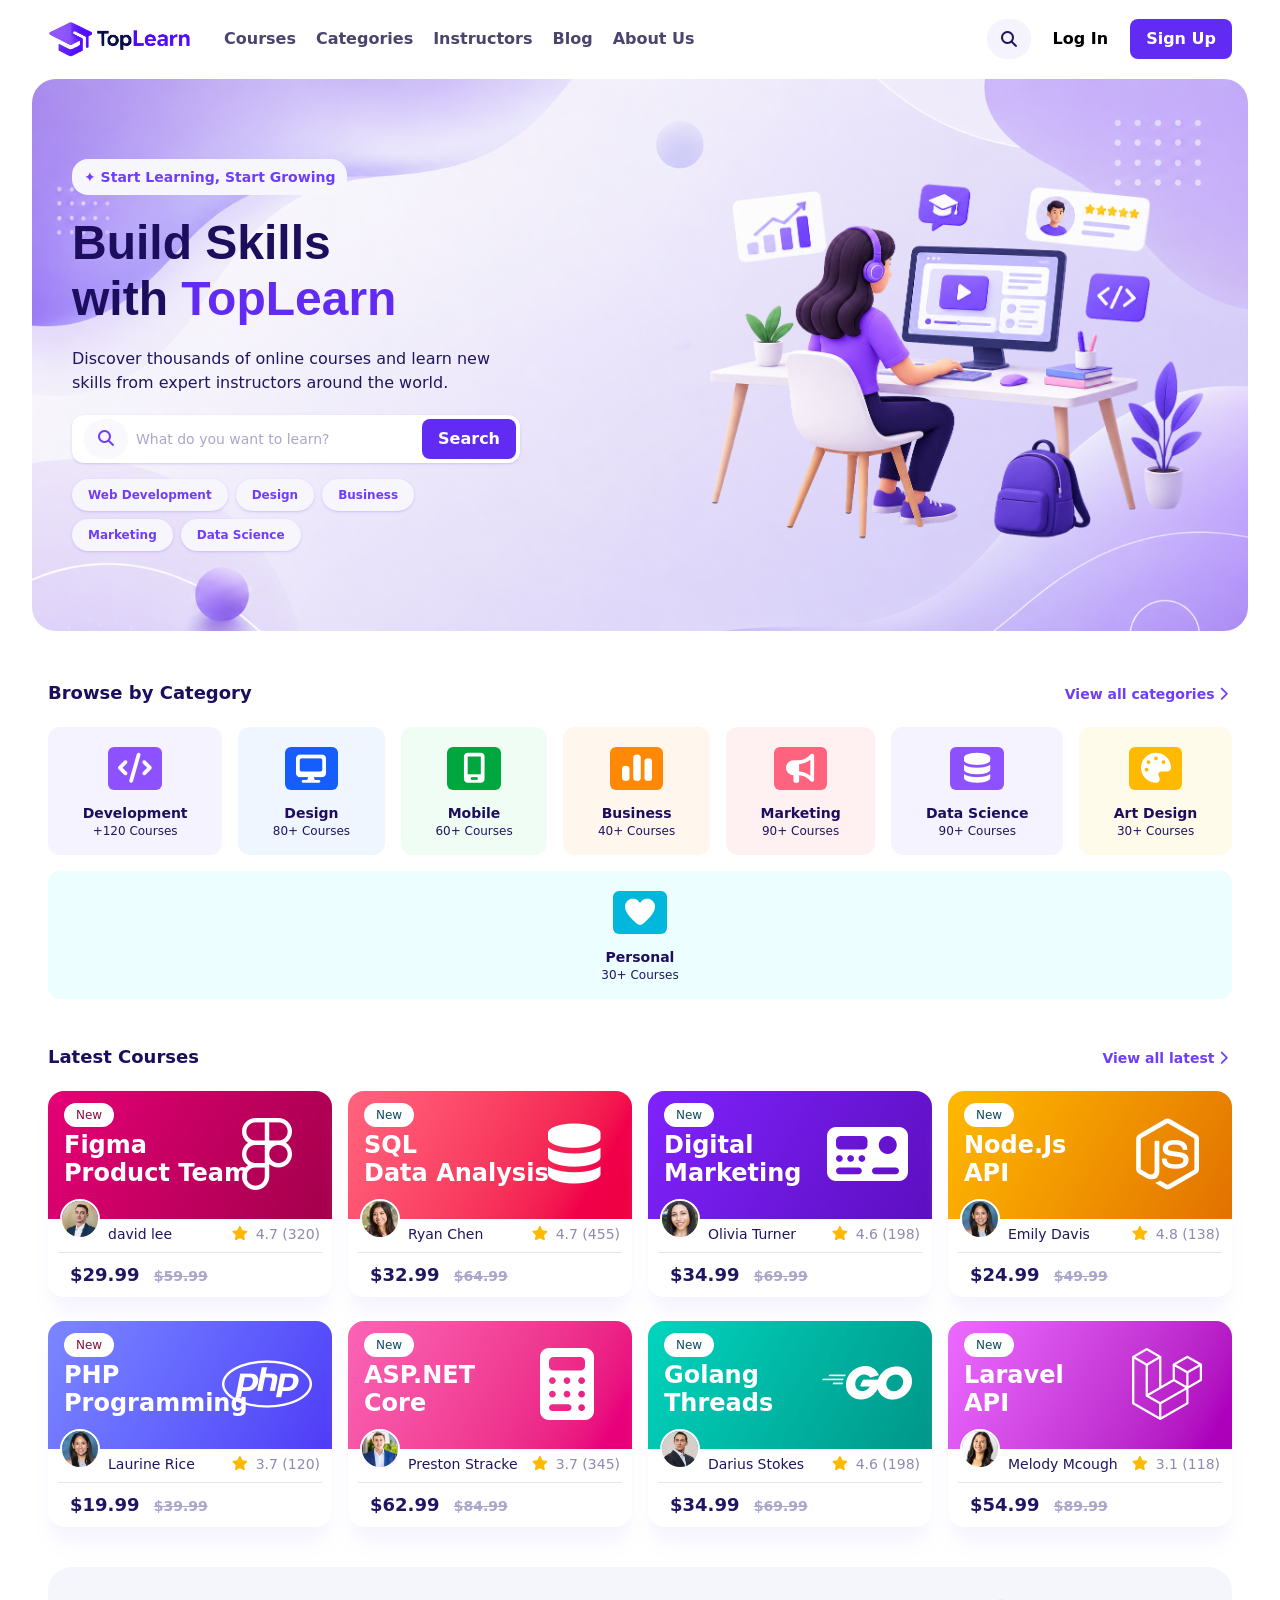
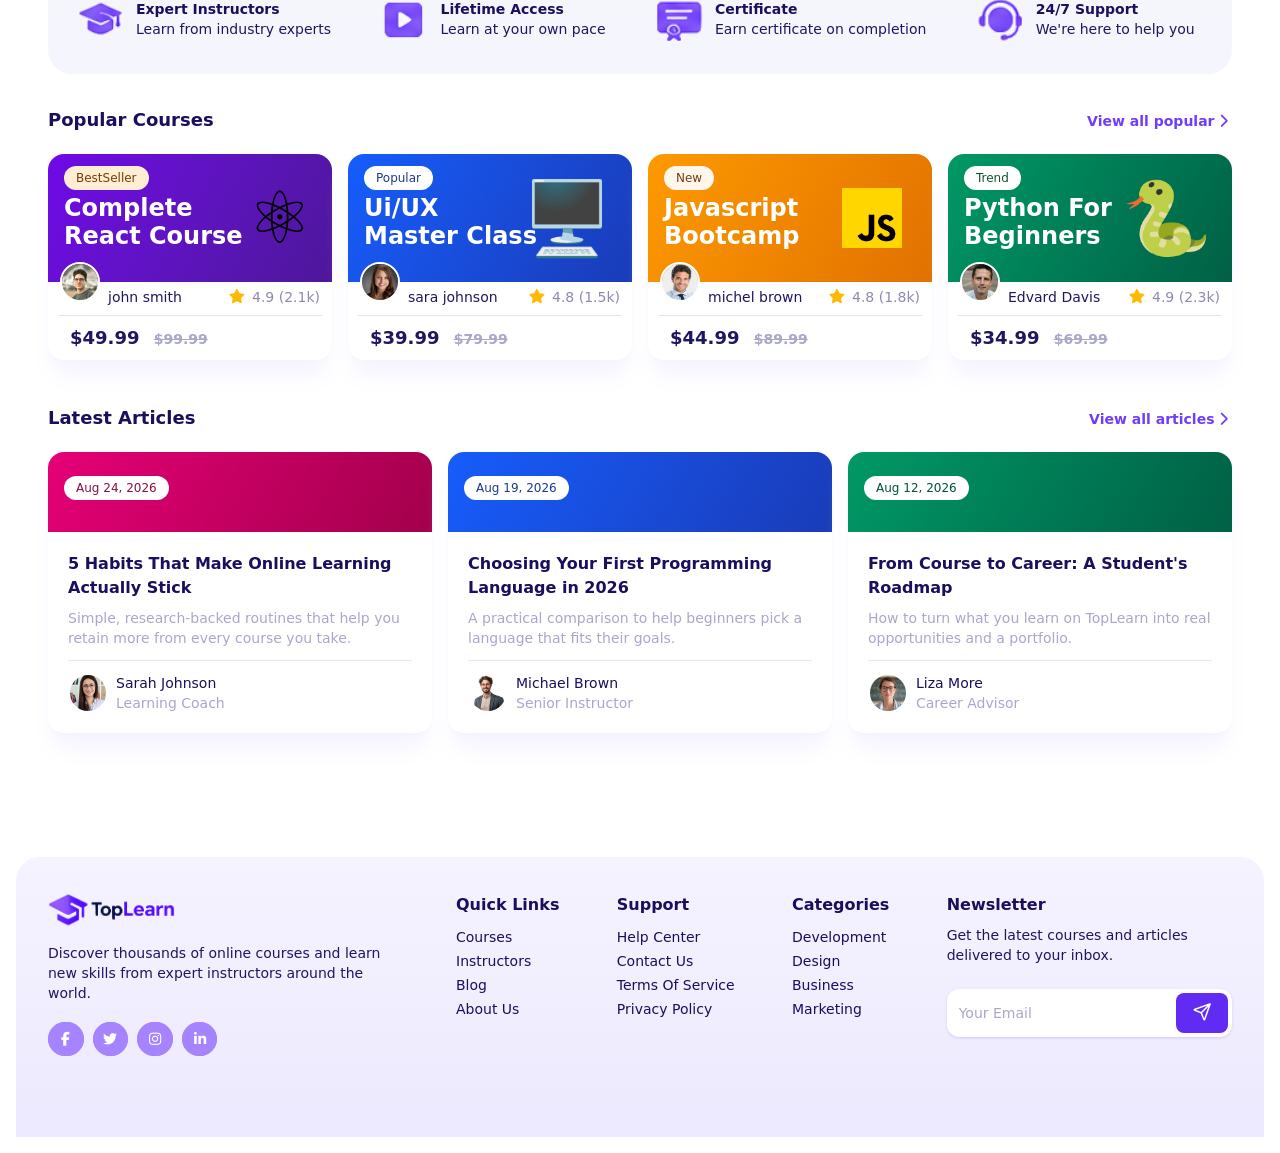
==== commit ebb06206: "feat(online-course-platform): add responsive why toplearn section" ====
--- a/landing-pages/online-course-platform/index.html
+++ b/landing-pages/online-course-platform/index.html
@@ -237,6 +237,326 @@
             </article>
           </div>
         </section>
+
+        <section>
+          <div class="flex justify-between items-baseline">
+            <h3 class="section-title">Latest Courses</h3>
+            <a
+              href="#"
+              class="text-violet-custom-400 text-sm cursor-pointer hidden lg:flex transition-colors duration-300 hover:text-violet-800 group font-semibold"
+              >View all latest
+              <span
+                ><i
+                  class="fa-solid fa-chevron-right group-hover:translate-x-0.5"
+                ></i></span
+            ></a>
+          </div>
+          <div
+            class="flex flex-col md:flex-row flex-wrap gap-x-4 gap-y-6 justify-center items-center xl:justify-start mb-3"
+          >
+            <article class="card-popular group">
+              <div class="card-popular-lesson from-pink-600 to-pink-800">
+                <span class="text-7xl popular-icon text-white"
+                  ><i class="fa-brands fa-figma"></i
+                ></span>
+              </div>
+              <span class="badge-course bg-white text-pink-900">New</span>
+              <p class="popular-lesson-title">
+                Figma <br />
+                Product Team
+              </p>
+              <div class="popular-detail">
+                <div class="flex items-baseline gap-2">
+                  <img
+                    src="images/teacher-12-man.jpeg"
+                    alt="david lee"
+                    class="teacher-pic"
+                  />
+                  <p>david lee</p>
+                </div>
+                <p class="text-violet-custom-800/50">
+                  <i class="fa-solid fa-star text-amber-400 mr-0.5"></i> 4.7
+                  (320)
+                </p>
+              </div>
+              <p class="course-price">
+                $29.99
+                <span class="course-first-price">$59.99</span>
+              </p>
+            </article>
+            <article class="card-popular group">
+              <div class="card-popular-lesson from-rose-400 to-rose-600">
+                <span class="text-6xl text-white"
+                  ><i class="fa-solid fa-database popular-icon"></i
+                ></span>
+              </div>
+              <span class="badge-course bg-white text-cyan-900">New</span>
+              <p class="popular-lesson-title">
+                SQL <br />
+                Data Analysis
+              </p>
+              <div class="popular-detail">
+                <div class="flex items-baseline gap-2">
+                  <img
+                    src="images/teacher-5.jpg"
+                    alt="Ryan Chen"
+                    class="teacher-pic"
+                  />
+                  <p>Ryan Chen</p>
+                </div>
+                <p class="text-violet-custom-800/50">
+                  <i class="fa-solid fa-star text-amber-400 mr-0.5"></i> 4.7
+                  (455)
+                </p>
+              </div>
+              <p class="course-price">
+                $32.99
+                <span class="course-first-price">$64.99</span>
+              </p>
+            </article>
+            <article class="card-popular group">
+              <div class="card-popular-lesson from-violet-600 to-violet-800">
+                <span class="text-7xl popular-icon text-white"
+                  ><i class="fa-solid fa-digital-tachograph"></i
+                ></span>
+              </div>
+              <span class="badge-course bg-white text-cyan-900">New</span>
+              <p class="popular-lesson-title">
+                Digital <br />
+                Marketing
+              </p>
+              <div class="popular-detail">
+                <div class="flex items-baseline gap-2">
+                  <img
+                    src="images/teacher-6-w.jpeg"
+                    alt="Olivia Turner"
+                    class="teacher-pic"
+                  />
+                  <p>Olivia Turner</p>
+                </div>
+                <p class="text-violet-custom-800/50">
+                  <i class="fa-solid fa-star text-amber-400 mr-0.5"></i> 4.6
+                  (198)
+                </p>
+              </div>
+              <p class="course-price">
+                $34.99
+                <span class="course-first-price">$69.99</span>
+              </p>
+            </article>
+            <article class="card-popular group">
+              <div class="card-popular-lesson from-amber-400 to-amber-600">
+                <span class="text-7xl popular-icon text-white"
+                  ><i class="fa-brands fa-node-js"></i
+                ></span>
+              </div>
+              <span class="badge-course bg-white text-cyan-900">New</span>
+              <p class="popular-lesson-title">
+                Node.js<br />
+                API
+              </p>
+              <div class="popular-detail">
+                <div class="flex items-baseline gap-2">
+                  <img
+                    src="images/teacher-7-w.jpeg"
+                    alt="Emily Davis"
+                    class="teacher-pic"
+                  />
+                  <p>Emily Davis</p>
+                </div>
+                <p class="text-violet-custom-800/50">
+                  <i class="fa-solid fa-star text-amber-400 mr-0.5"></i> 4.8
+                  (138)
+                </p>
+              </div>
+              <p class="course-price">
+                $24.99
+                <span class="course-first-price">$49.99</span>
+              </p>
+            </article>
+
+            <article class="card-popular group">
+              <div class="card-popular-lesson from-indigo-400 to-indigo-600">
+                <span class="text-7xl popular-icon text-white"
+                  ><i class="fa-brands fa-php"></i
+                ></span>
+              </div>
+              <span class="badge-course bg-white text-pink-900">New</span>
+              <p class="popular-lesson-title">
+                PHP <br />
+                Programming
+              </p>
+              <div class="popular-detail">
+                <div class="flex items-baseline gap-2">
+                  <img
+                    src="images/teacher-7-w.jpeg"
+                    alt="Laurine Rice"
+                    class="teacher-pic"
+                  />
+                  <p>Laurine Rice</p>
+                </div>
+                <p class="text-violet-custom-800/50">
+                  <i class="fa-solid fa-star text-amber-400 mr-0.5"></i> 3.7
+                  (120)
+                </p>
+              </div>
+              <p class="course-price">
+                $19.99
+                <span class="course-first-price">$39.99</span>
+              </p>
+            </article>
+
+            <article class="card-popular group">
+              <div class="card-popular-lesson from-pink-400 to-pink-600">
+                <span class="text-7xl popular-icon text-white"
+                  ><i class="fa-solid fa-calculator"></i
+                ></span>
+              </div>
+              <span class="badge-course bg-white text-cyan-900">New</span>
+              <p class="popular-lesson-title">
+                ASP.NET <br />
+                core
+              </p>
+              <div class="popular-detail">
+                <div class="flex items-baseline gap-2">
+                  <img
+                    src="images/teacher-10-man.jpeg"
+                    alt="Preston Stracke"
+                    class="teacher-pic"
+                  />
+                  <p>Preston Stracke</p>
+                </div>
+                <p class="text-violet-custom-800/50">
+                  <i class="fa-solid fa-star text-amber-400 mr-0.5"></i> 3.7
+                  (345)
+                </p>
+              </div>
+              <p class="course-price">
+                $62.99
+                <span class="course-first-price">$84.99</span>
+              </p>
+            </article>
+
+            <article class="card-popular group">
+              <div class="card-popular-lesson from-teal-400 to-teal-600">
+                <span class="text-7xl popular-icon text-white"
+                  ><i class="fa-brands fa-golang"></i
+                ></span>
+              </div>
+              <span class="badge-course bg-white text-cyan-900">New</span>
+              <p class="popular-lesson-title">
+                Golang <br />
+                Threads
+              </p>
+              <div class="popular-detail">
+                <div class="flex items-baseline gap-2">
+                  <img
+                    src="images/teacher-11-man.jpeg"
+                    alt="Darius Stokes"
+                    class="teacher-pic"
+                  />
+                  <p>Darius Stokes</p>
+                </div>
+                <p class="text-violet-custom-800/50">
+                  <i class="fa-solid fa-star text-amber-400 mr-0.5"></i> 4.6
+                  (198)
+                </p>
+              </div>
+              <p class="course-price">
+                $34.99
+                <span class="course-first-price">$69.99</span>
+              </p>
+            </article>
+
+            <article class="card-popular group">
+              <div class="card-popular-lesson from-fuchsia-400 to-fuchsia-700">
+                <span class="text-7xl popular-icon text-white"
+                  ><i class="fa-brands fa-laravel"></i
+                ></span>
+              </div>
+              <span class="badge-course bg-white text-cyan-900">New</span>
+              <p class="popular-lesson-title">
+                Laravel<br />
+                API
+              </p>
+              <div class="popular-detail">
+                <div class="flex items-baseline gap-2">
+                  <img
+                    src="images/teacher-8-w.jpeg"
+                    alt="Melody Mcough"
+                    class="teacher-pic"
+                  />
+                  <p>Melody Mcough</p>
+                </div>
+                <p class="text-violet-custom-800/50">
+                  <i class="fa-solid fa-star text-amber-400 mr-0.5"></i> 3.1
+                  (118)
+                </p>
+              </div>
+              <p class="course-price">
+                $54.99
+                <span class="course-first-price">$89.99</span>
+              </p>
+            </article>
+          </div>
+        </section>
+
+        <section
+          class="bg-linear-to-b from-violet-bg-footer to-[#f5f5fd] mt-10 rounded-3xl px-6 py-8 flex flex-col md:flex-row md:flex-wrap justify-center items-start gap-8"
+        >
+          <div class="flex grow">
+            <img
+              src="images/icon-1.png"
+              alt="Expert-Instructors"
+              class="w-14"
+            />
+            <div class="pl-2">
+              <h6 class="text-violet-custom-900 font-bold text-sm">
+                Expert Instructors
+              </h6>
+              <p class="text-violet-custom-800 text-sm">
+                Learn from industry experts
+              </p>
+            </div>
+          </div>
+
+          <div class="flex grow">
+            <img src="images/icon-2.png" alt="Lifetime Access" class="w-14" />
+            <div class="pl-2">
+              <h6 class="text-violet-custom-900 font-bold text-sm text-base">
+                Lifetime Access
+              </h6>
+              <p class="text-violet-custom-800 text-sm">
+                Learn at your own pace
+              </p>
+            </div>
+          </div>
+
+          <div class="flex grow">
+            <img src="images/icon-3.png" alt="Certificate" class="w-14" />
+            <div class="pl-2">
+              <h6 class="text-violet-custom-900 font-bold text-sm text-base">
+                Certificate
+              </h6>
+              <p class="text-violet-custom-800 text-sm">
+                Earn certificate on completion
+              </p>
+            </div>
+          </div>
+
+          <div class="flex grow">
+            <img src="images/icon-4.png" alt="24/7 Support" class="w-14" />
+            <div class="pl-2">
+              <h6 class="text-violet-custom-900 font-bold text-sm text-base">
+                24/7 Support
+              </h6>
+              <p class="text-violet-custom-800 text-sm">
+                We're here to help you
+              </p>
+            </div>
+          </div>
+        </section>
+
         <section>
           <div class="flex justify-between items-baseline">
             <h3 class="section-title">Popular Courses</h3>
@@ -362,268 +682,7 @@
             </article>
           </div>
         </section>
-        <section>
-          <div class="flex justify-between items-baseline">
-            <h3 class="section-title">Latest Courses</h3>
-            <a
-              href="#"
-              class="text-violet-custom-400 text-sm cursor-pointer hidden lg:flex transition-colors duration-300 hover:text-violet-800 group font-semibold"
-              >View all latest
-              <span
-                ><i
-                  class="fa-solid fa-chevron-right group-hover:translate-x-0.5"
-                ></i></span
-            ></a>
-          </div>
-          <div
-            class="flex flex-col md:flex-row flex-wrap gap-x-4 gap-y-6 justify-center items-center xl:justify-start mb-3"
-          >
-            <article class="card-popular group">
-              <div class="card-popular-lesson from-pink-600 to-pink-800">
-                <span class="text-7xl popular-icon text-white"
-                  ><i class="fa-brands fa-figma"></i
-                ></span>
-              </div>
-              <span class="badge-course bg-white text-pink-900">New</span>
-              <p class="popular-lesson-title">
-                Figma <br />
-                Product Team
-              </p>
-              <div class="popular-detail">
-                <div class="flex items-baseline gap-2">
-                  <img
-                    src="images/teacher-12-man.jpeg"
-                    alt="david lee"
-                    class="teacher-pic"
-                  />
-                  <p>david lee</p>
-                </div>
-                <p class="text-violet-custom-800/50">
-                  <i class="fa-solid fa-star text-amber-400 mr-0.5"></i> 4.7
-                  (320)
-                </p>
-              </div>
-              <p class="course-price">
-                $29.99
-                <span class="course-first-price">$59.99</span>
-              </p>
-            </article>
-            <article class="card-popular group">
-              <div class="card-popular-lesson from-rose-400 to-rose-600">
-                <span class="text-6xl text-white"
-                  ><i class="fa-solid fa-database popular-icon"></i
-                ></span>
-              </div>
-              <span class="badge-course bg-white text-cyan-900">New</span>
-              <p class="popular-lesson-title">
-                SQL <br />
-                Data Analysis
-              </p>
-              <div class="popular-detail">
-                <div class="flex items-baseline gap-2">
-                  <img
-                    src="images/teacher-5.jpg"
-                    alt="Ryan Chen"
-                    class="teacher-pic"
-                  />
-                  <p>Ryan Chen</p>
-                </div>
-                <p class="text-violet-custom-800/50">
-                  <i class="fa-solid fa-star text-amber-400 mr-0.5"></i> 4.7
-                  (455)
-                </p>
-              </div>
-              <p class="course-price">
-                $32.99
-                <span class="course-first-price">$64.99</span>
-              </p>
-            </article>
-            <article class="card-popular group">
-              <div class="card-popular-lesson from-violet-600 to-violet-800">
-                <span class="text-7xl popular-icon text-white"
-                  ><i class="fa-solid fa-digital-tachograph"></i
-                ></span>
-              </div>
-              <span class="badge-course bg-white text-cyan-900">New</span>
-              <p class="popular-lesson-title">
-                Digital <br />
-                Marketing
-              </p>
-              <div class="popular-detail">
-                <div class="flex items-baseline gap-2">
-                  <img
-                    src="images/teacher-6-w.jpeg"
-                    alt="Olivia Turner"
-                    class="teacher-pic"
-                  />
-                  <p>Olivia Turner</p>
-                </div>
-                <p class="text-violet-custom-800/50">
-                  <i class="fa-solid fa-star text-amber-400 mr-0.5"></i> 4.6
-                  (198)
-                </p>
-              </div>
-              <p class="course-price">
-                $34.99
-                <span class="course-first-price">$69.99</span>
-              </p>
-            </article>
-            <article class="card-popular group">
-              <div class="card-popular-lesson from-amber-400 to-amber-600">
-                <span class="text-7xl popular-icon text-white"
-                  ><i class="fa-brands fa-node-js"></i
-                ></span>
-              </div>
-              <span class="badge-course bg-white text-cyan-900">New</span>
-              <p class="popular-lesson-title">
-                Node.js<br />
-                API
-              </p>
-              <div class="popular-detail">
-                <div class="flex items-baseline gap-2">
-                  <img
-                    src="images/teacher-7-w.jpeg"
-                    alt="Emily Davis"
-                    class="teacher-pic"
-                  />
-                  <p>Emily Davis</p>
-                </div>
-                <p class="text-violet-custom-800/50">
-                  <i class="fa-solid fa-star text-amber-400 mr-0.5"></i> 4.8
-                  (138)
-                </p>
-              </div>
-              <p class="course-price">
-                $24.99
-                <span class="course-first-price">$49.99</span>
-              </p>
-            </article>
-
-            <article class="card-popular group">
-              <div class="card-popular-lesson from-indigo-400 to-indigo-600">
-                <span class="text-7xl popular-icon text-white"
-                  ><i class="fa-brands fa-php"></i
-                ></span>
-              </div>
-              <span class="badge-course bg-white text-pink-900">New</span>
-              <p class="popular-lesson-title">
-                PHP <br />
-                Programming
-              </p>
-              <div class="popular-detail">
-                <div class="flex items-baseline gap-2">
-                  <img
-                    src="images/teacher-7-w.jpeg"
-                    alt="Laurine Rice"
-                    class="teacher-pic"
-                  />
-                  <p>Laurine Rice</p>
-                </div>
-                <p class="text-violet-custom-800/50">
-                  <i class="fa-solid fa-star text-amber-400 mr-0.5"></i> 3.7
-                  (120)
-                </p>
-              </div>
-              <p class="course-price">
-                $19.99
-                <span class="course-first-price">$39.99</span>
-              </p>
-            </article>
-
-            <article class="card-popular group">
-              <div class="card-popular-lesson from-pink-400 to-pink-600">
-                <span class="text-7xl popular-icon text-white"
-                  ><i class="fa-solid fa-calculator"></i
-                ></span>
-              </div>
-              <span class="badge-course bg-white text-cyan-900">New</span>
-              <p class="popular-lesson-title">
-                ASP.NET <br />
-                core
-              </p>
-              <div class="popular-detail">
-                <div class="flex items-baseline gap-2">
-                  <img
-                    src="images/teacher-10-man.jpeg"
-                    alt="Preston Stracke"
-                    class="teacher-pic"
-                  />
-                  <p>Preston Stracke</p>
-                </div>
-                <p class="text-violet-custom-800/50">
-                  <i class="fa-solid fa-star text-amber-400 mr-0.5"></i> 3.7
-                  (345)
-                </p>
-              </div>
-              <p class="course-price">
-                $62.99
-                <span class="course-first-price">$84.99</span>
-              </p>
-            </article>
-
-            <article class="card-popular group">
-              <div class="card-popular-lesson from-teal-400 to-teal-600">
-                <span class="text-7xl popular-icon text-white"
-                  ><i class="fa-brands fa-golang"></i
-                ></span>
-              </div>
-              <span class="badge-course bg-white text-cyan-900">New</span>
-              <p class="popular-lesson-title">
-                Golang <br />
-                Threads
-              </p>
-              <div class="popular-detail">
-                <div class="flex items-baseline gap-2">
-                  <img
-                    src="images/teacher-11-man.jpeg"
-                    alt="Darius Stokes"
-                    class="teacher-pic"
-                  />
-                  <p>Darius Stokes</p>
-                </div>
-                <p class="text-violet-custom-800/50">
-                  <i class="fa-solid fa-star text-amber-400 mr-0.5"></i> 4.6
-                  (198)
-                </p>
-              </div>
-              <p class="course-price">
-                $34.99
-                <span class="course-first-price">$69.99</span>
-              </p>
-            </article>
-
-            <article class="card-popular group">
-              <div class="card-popular-lesson from-fuchsia-400 to-fuchsia-700">
-                <span class="text-7xl popular-icon text-white"
-                  ><i class="fa-brands fa-laravel"></i
-                ></span>
-              </div>
-              <span class="badge-course bg-white text-cyan-900">New</span>
-              <p class="popular-lesson-title">
-                Laravel<br />
-                API
-              </p>
-              <div class="popular-detail">
-                <div class="flex items-baseline gap-2">
-                  <img
-                    src="images/teacher-8-w.jpeg"
-                    alt="Melody Mcough"
-                    class="teacher-pic"
-                  />
-                  <p>Melody Mcough</p>
-                </div>
-                <p class="text-violet-custom-800/50">
-                  <i class="fa-solid fa-star text-amber-400 mr-0.5"></i> 3.1
-                  (118)
-                </p>
-              </div>
-              <p class="course-price">
-                $54.99
-                <span class="course-first-price">$89.99</span>
-              </p>
-            </article>
-          </div>
-        </section>
+
         <section>
           <div class="flex justify-between items-baseline">
             <h3 class="section-title">Latest Articles</h3>
@@ -801,10 +860,12 @@
                 type="email"
                 required
                 placeholder="Your Email"
-                class="course-input pl-3 pr-10 "
+                class="course-input pl-3 pr-10"
               />
-              
-              <button class="absolute top-1 right-1 btn-primary"><i class="fa-regular fa-paper-plane"></i></button>
+
+              <button class="absolute top-1 right-1 btn-primary">
+                <i class="fa-regular fa-paper-plane"></i>
+              </button>
             </form>
           </div>
         </section>
